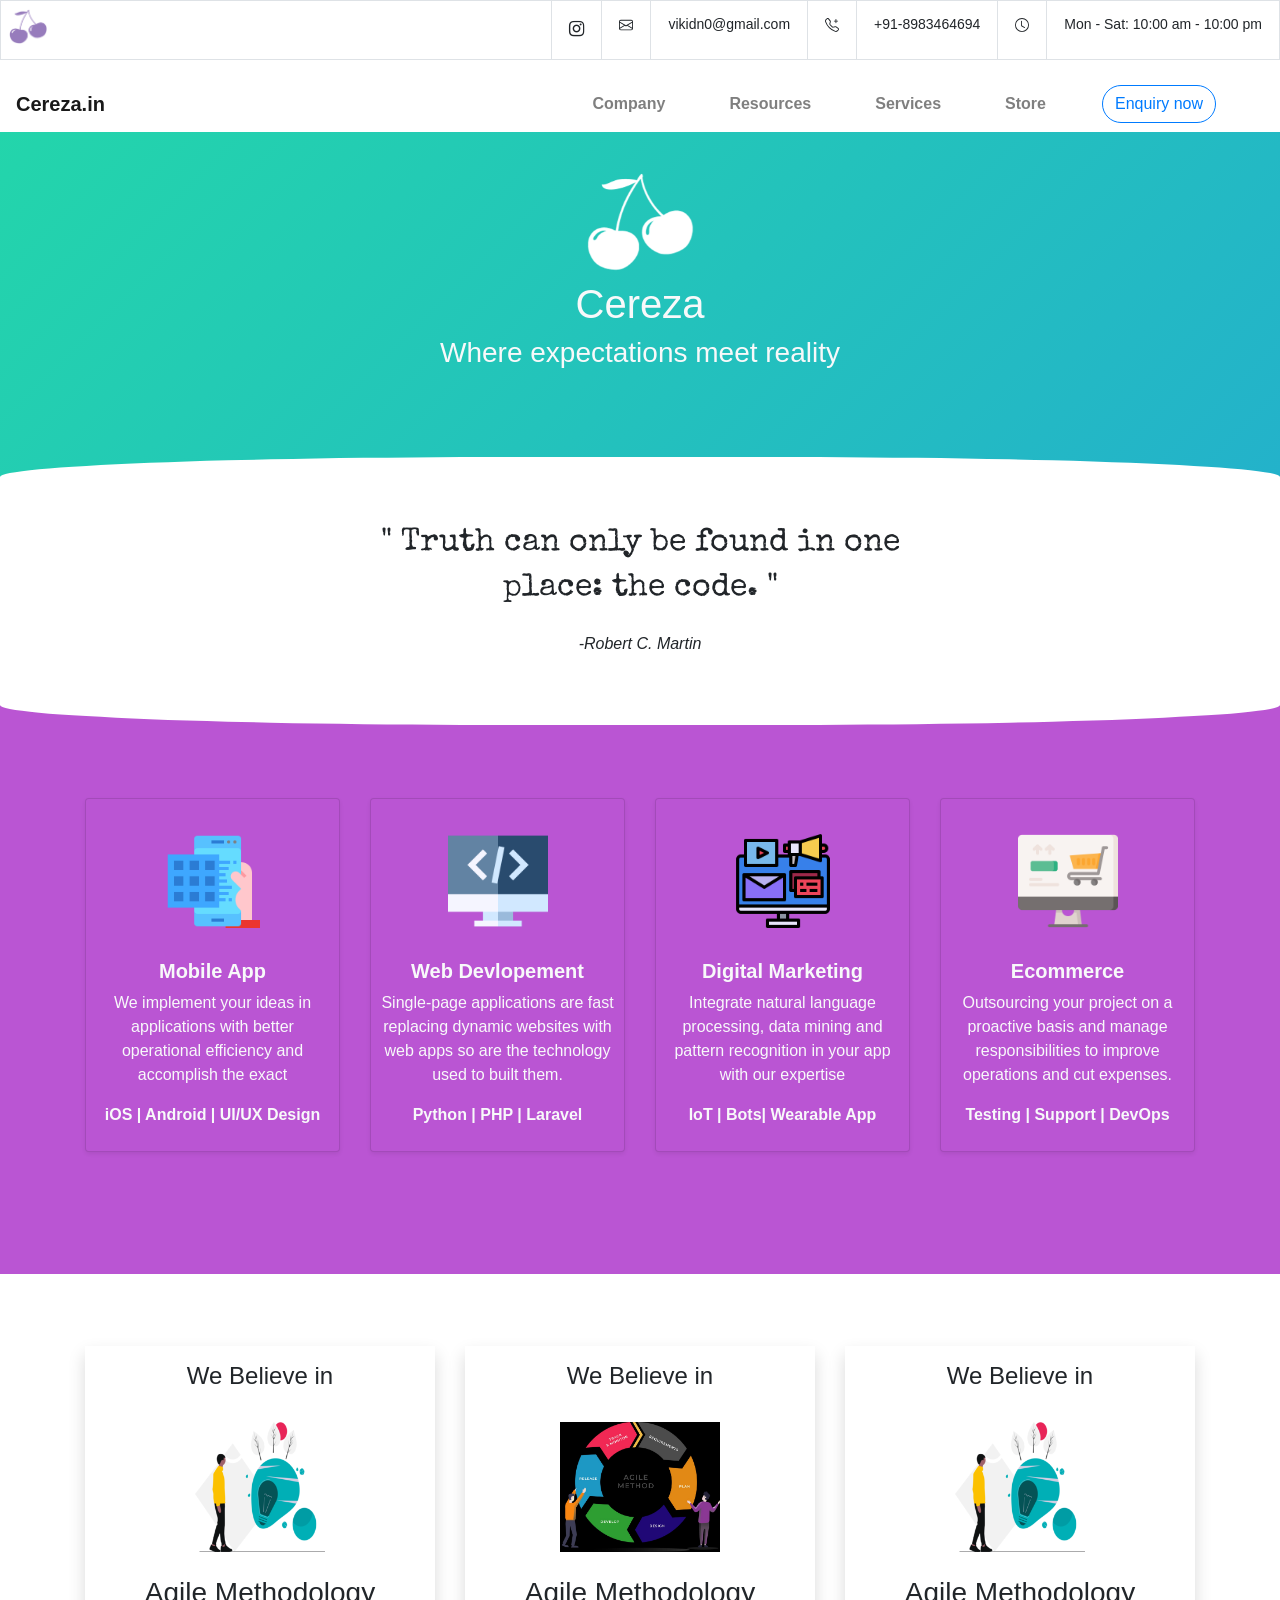
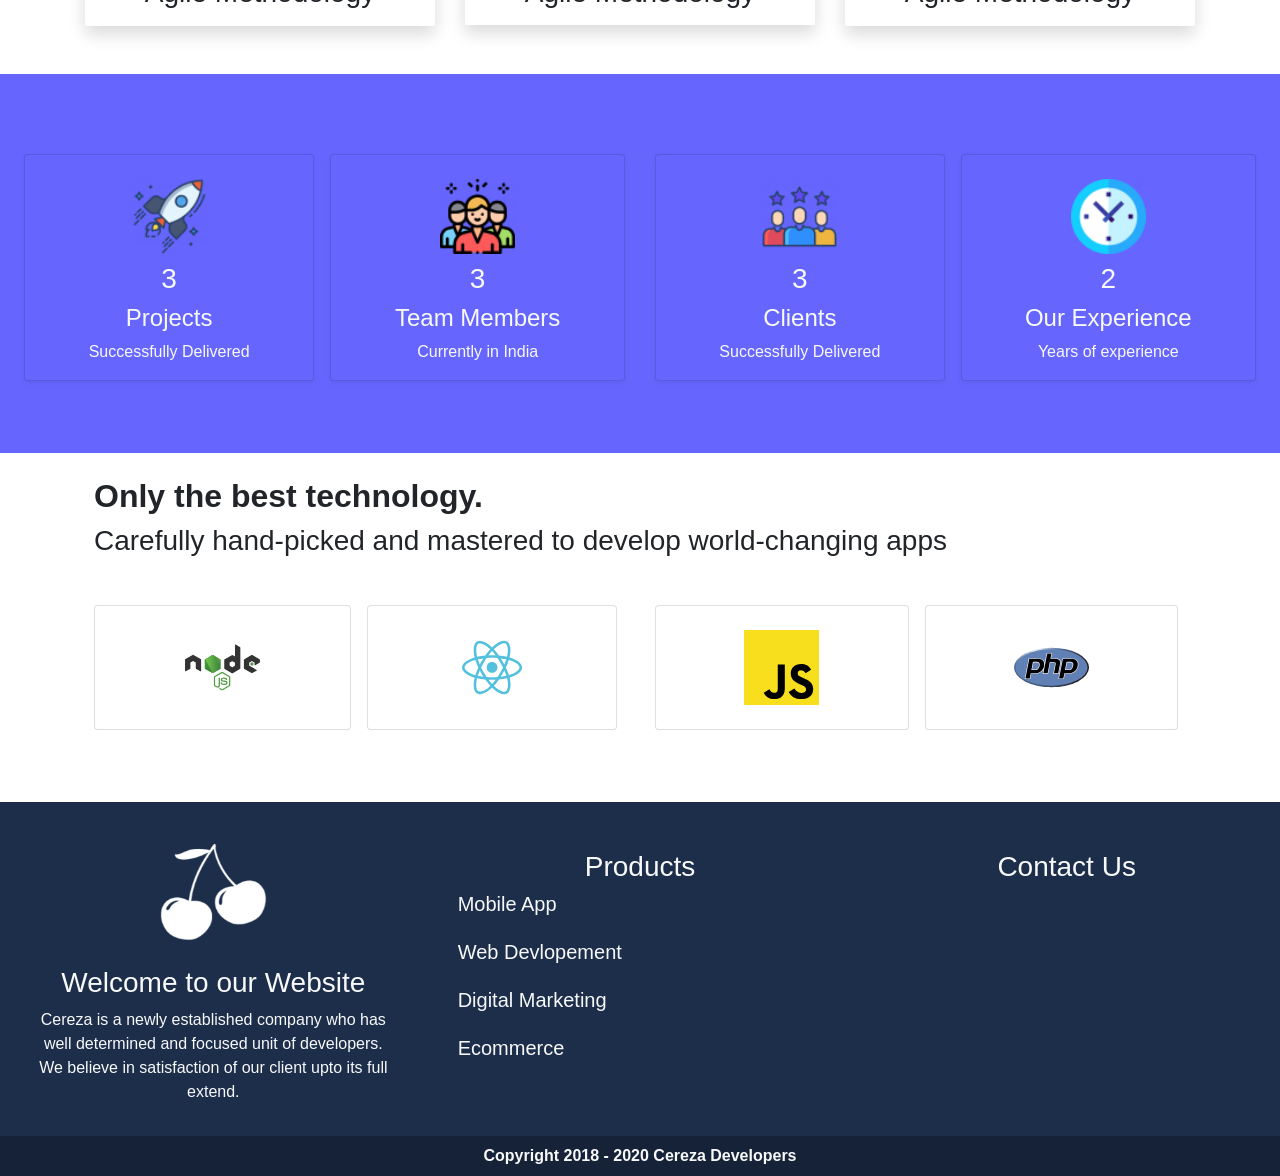
==== index.html @ 4a4e8539 "Add files via upload" ====
<!DOCTYPE html>
<html lang="en">
<head>
  <title>Cereza </title>
  <meta charset="utf-8">
  <meta name="viewport" content="width=device-width, initial-scale=1">
  <link rel="stylesheet" href="https://maxcdn.bootstrapcdn.com/bootstrap/4.5.2/css/bootstrap.min.css">
  <script src="https://ajax.googleapis.com/ajax/libs/jquery/3.5.1/jquery.min.js"></script>
  <script src="https://cdnjs.cloudflare.com/ajax/libs/popper.js/1.16.0/umd/popper.min.js"></script>
  <script src="https://maxcdn.bootstrapcdn.com/bootstrap/4.5.2/js/bootstrap.min.js"></script>
  <link rel="stylesheet" href="https://cdnjs.cloudflare.com/ajax/libs/font-awesome/4.7.0/css/font-awesome.min.css">
  <link rel="stylesheet" href="style.css">
  <!-- <link rel="icon" href="fav.png" type="image/gif" sizes="16x16"> -->

<body>

  <!-- header starts here -->
  <div class="d-flex mb-3 border border-bottom-dark">
    <div class="p-2 border-right-dark mr-auto"> <img src="ptwo.png" alt="" width="38" height="35"></div>

    <div class="p-2  border-left ml-5">
      <a class="btn btn-sn p-2" href="https://www.instagram.com/vickydn_007/" target="_blank">
        <i class="fa fa-instagram" style="font-size:18px"></i>
      </a>
    </div>  
    <div class="p-2 border-right border-left">
      
      <a class="btn btn-sm" href="mailto:vikidn0@gmail.com">
        <svg width="1em" height="1em" viewBox="0 0 16 16" class="bi bi-envelope" fill="currentColor" xmlns="http://www.w3.org/2000/svg">
        <path fill-rule="evenodd" d="M0 4a2 2 0 0 1 2-2h12a2 2 0 0 1 2 2v8a2 2 0 0 1-2 2H2a2 2 0 0 1-2-2V4zm2-1a1 1 0 0 0-1 1v.217l7 4.2 7-4.2V4a1 1 0 0 0-1-1H2zm13 2.383l-4.758 2.855L15 11.114v-5.73zm-.034 6.878L9.271 8.82 8 9.583 6.728 8.82l-5.694 3.44A1 1 0 0 0 2 13h12a1 1 0 0 0 .966-.739zM1 11.114l4.758-2.876L1 5.383v5.73z"/></svg> 
      </a>
    </div>  
    <div class="p-2 border-right d-none d-lg-block">
      <a class="btn btn-sm d-none d-lg-block" href="mailto:vikidn0@gmail.com">  vikidn0@gmail.com </a>
    </div>  
    
    <div class="p-2 border-right">
      <a class="btn btn-sm" href="tel:+91-8983464694">
        <svg width="1em" height="1em" viewBox="0 0 16  16" class="bi bi-telephone-plus" fill="currentColor" xmlns="http://www.w3.org/2000/svg">
          <path fill-rule="evenodd" d="M3.654 1.328a.678.678 0 0 0-1.015-.063L1.605 2.3c-.483.484-.661 1.169-.45 1.77a17.568 17.568 0 0 0 4.168 6.608 17.569 17.569 0 0 0 6.608 4.168c.601.211 1.286.033 1.77-.45l1.034-1.034a.678.678 0 0 0-.063-1.015l-2.307-1.794a.678.678 0 0 0-.58-.122l-2.19.547a1.745 1.745 0 0 1-1.657-.459L5.482 8.062a1.745 1.745 0 0 1-.46-1.657l.548-2.19a.678.678 0 0 0-.122-.58L3.654 1.328zM1.884.511a1.745 1.745 0 0 1 2.612.163L6.29 2.98c.329.423.445.974.315 1.494l-.547 2.19a.678.678 0 0 0 .178.643l2.457 2.457a.678.678 0 0 0 .644.178l2.189-.547a1.745 1.745 0 0 1 1.494.315l2.306 1.794c.829.645.905 1.87.163 2.611l-1.034 1.034c-.74.74-1.846 1.065-2.877.702a18.634 18.634 0 0 1-7.01-4.42 18.634 18.634 0 0 1-4.42-7.009c-.362-1.03-.037-2.137.703-2.877L1.885.511zM12.5 1a.5.5 0 0 1 .5.5V3h1.5a.5.5 0 0 1 0 1H13v1.5a.5.5 0 0 1-1 0V4h-1.5a.5.5 0 0 1 0-1H12V1.5a.5.5 0 0 1 .5-.5z"/></svg>
      </a>  
    </div>
        <div class="p-2 border-right d-none d-lg-block">
          <a class="btn btn-sm" href="tel:+91-8983464694">+91-8983464694</a>
        </div>

    <div class="p-2 border-right d-none d-lg-block">
      <a class="btn btn-sm" href="#">
          <svg width="1em" height="1em" viewBox="0 0 16 16" class="bi bi-clock" fill="currentColor" xmlns="http://www.w3.org/2000/svg">
            <path fill-rule="evenodd" d="M8 15A7 7 0 1 0 8 1a7 7 0 0 0 0 14zm8-7A8 8 0 1 1 0 8a8 8 0 0 1 16 0z"/>
            <path fill-rule="evenodd" d="M7.5 3a.5.5 0 0 1 .5.5v5.21l3.248 1.856a.5.5 0 0 1-.496.868l-3.5-2A.5.5 0 0 1 7 9V3.5a.5.5 0 0 1 .5-.5z"/></svg>
      </a>
    </div>
    <div class="p-2 d-none d-lg-block">
      <a class="btn btn-sm" href="#">Mon - Sat: 10:00 am - 10:00 pm</a>  
    </div>
  </div>
<!-- hea  der ends here -->

<!-- navbar starts here -->
  <nav class="navbar navbar-expand-sm navbar-light bg-white sticky-top">
     <a class="navbar-brand" href="#"> <b>Cereza.in</b></a>
        <button class="navbar-toggler" type="button" data-toggle="collapse" data-target="#navbarTogglerDemo02" aria-controls="navbarTogglerDemo02" aria-expanded="false" aria-label="Toggle navigation">
          <span class="navbar-toggler-icon"></span>
        </button>
    <div class="collapse navbar-collapse " id="navbarTogglerDemo02">
      <div class=" mr-auto "> </div>
      <ul class="navbar-nav mt-2 mr-5 mt-lg-0">
          <li class="nav-item pr-5">
            <a class="nav-link" href="#"><b>Company</b> <span class="sr-only">(current)</span></a>
          </li>
          <li class="nav-item pr-5">
            <a class="nav-link" href="#"><b>Resources</b></a>
          </li>
          <li class="nav-item pr-5">
            <a class="nav-link" href="#"><b>Services</b></a>
          </li>
          <li class="nav-item">
              <a class="nav-link" href="#"><b>Store</b></a>
            </li>
        </ul>
        <button type="button" class="btn btn-outline-primary rounded-pill mr-5">Enquiry now</button>
    </div>
  </nav>

  <!-- navbar ends here -->

 <!-- slider area starts  -->
<div class="back p-3" style="height: 350px;" >
  <div class="container p-4">
    <center><img src="wall.png" alt="" width="110" height="100"></center>
    <h1 class="text-light pt-2"> <center>Cereza</center> </h1>
    <h3 class="text-light"> <center>Where expectations meet reality</center></h3>
  </div>
</div>
<!-- slider ends here -->
<!-- continer for content stars here -->
<div class="container-fluid areas p-2"><br><center>
  <blockquote><b>"</b> Truth can only be found in one place: the code. <b>"</b></blockquote>
<cite>-Robert C. Martin</cite></center>
<br>



</div>
<!-- container for content ends here  -->


  <!-- Services card starts here -->
  <div class="areas" style="background-color:#BA55D3;">
        <div class="container text-light">
            <div class="row">
                <div class="col-sm-3 mt-5" style="background-color:#BA55D3;"> 
                  <div class="card shadow-sm p-2"  style="background-color:#BA55D3;">
                    <center>
                        <br>
                        <img src="mobile_app.png" width="100" height="100"><br><br>
                        <h5 class="mt-1"><b> Mobile App</b></h5>
                        <p>We implement your ideas in  applications with better operational efficiency and
                           accomplish the exact </p>
                           <p><b>iOS | Android | UI/UX Design</b></p> 
                    </center> 
                  </div> 
                </div>
                <div class="col-sm-3 mt-5" style="background-color:#BA55D3;">
                  <div class="card shadow-sm p-2"  style="background-color:#BA55D3;">
                    <center><br><img src="webdev.png" width="100" height="100"><br><br>
                        <h5 class="mt-1"><b>Web Devlopement</b></h5>
                         <p>Single-page applications are fast replacing dynamic websites with web apps
                              so are the technology used to built them.</p>
                              <p><b>Python | PHP | Laravel</b></p>   
                    </center> 
                  </div>   
                </div>
                <div class="col-sm-3  mt-5" style="background-color:#BA55D3;">
                  <div class="card shadow-sm p-2"  style="background-color:#BA55D3;">
                    <center><br><img src="digital-marketing.png" width="100" height="100"><br><br>
                        <h5 class="mt-1"><b>Digital Marketing</b></h5>
                        <p>Integrate natural language processing, data mining and pattern recognition in
                             your app with our expertise</p>
                             <p><b>IoT | Bots| Wearable App</b></p>
                    </center>  
                  </div>  
                </div>
                <div class="col-sm-3 mt-5" style="background-color:#BA55D3;">
                  <div class="card shadow-sm p-2"  style="background-color:#BA55D3;">
                    <center><br><img src="ecommerce.png" width="100" height="100"><br><br>
                        <h5 class="mt-1"><b>Ecommerce   </b></h5>
                        <p>Outsourcing your project on a proactive basis and manage responsibilities
                             to improve operations and cut expenses.</p>
                        <p><b> Testing | Support | DevOps</b></p>
                    </center> 
                  </div>   
                </div>
            </div>
            <br><br><br>
        </div>
  </div>
  <!-- Services end here -->

  <!-- technical information starts here -->
    <div class="container mt-5">
      <div class="row">
        <div class="col-sm-4 mt-4">
          <div class="cards  shadow p-2"><center>
            <h4 class="mt-2"> We Believe in </h4><br>
            <img src="agile.png" alt="" width="130" height="130">
            <h3 class="mt-4"> Agile Methodology</h3>
             </div>
            </center> 
        </div>
        <div class="col-sm-4 mt-4">
          <div class="cards  shadow p-2"><center>
            <h4 class="mt-2"> We Believe in </h4><br>
            <img src="agile_two.jpeg" alt="" width="160" height="100%">
            <h3 class="mt-4"> Agile Methodology</h3>
             </div>
            </center> 
        </div>
        <div class="col-sm-4 mt-4">
          <div class="cards shadow p-2"><center>
            <h4 class="mt-2"> We Believe in </h4><br>
            <img src="agile.png" alt="" width="130" height="130">
            <h3 class="mt-4"> Agile Methodology</h3>
             </div>
            </center> 
        </div>
        
        </div>
    </div>   

   <!-- information contents ends here -->
  
    <!-- work section starts here  -->
  <div class="container-fluid mt-5 p-4" style="background-color: #6666FF;">     
    <div class="row text-light pt-5 pb-5">
      <div class="col-sm-6 mt-2">
        <div class="d-flex">
          <!-- <div class="flex-fill mcard mcard-3 mr-2" style="background-color: #6666FF;"> -->
            <div class="flex-fill card shadow-sm mr-2" style="background-color: #6666FF;">
            <center><br>
            <img src="projects.png" alt="" width="75" height="75"><br>
            <h3 class="mt-2">3</h3>
            <h4>Projects</h4>
            <p class="text-light-dark">Successfully Delivered</p>
            </center>
          </div>
          <div class="flex-fill card shadow-sm ml-2" style="background-color: #6666FF;">
          <!-- <div class="flex-fill mcard mcard-3 mr-2" style="background-color: #6666FF;"> -->

            <center><br>
            <img src="team.png" alt="" width="75" height="75"><br>
            <h3 class="mt-2">3</h3>
            <h4>Team Members</h4>
            <p class="text-light-dark">Currently in India</p>
            </center>
          </div>
        </div>      
      </div>
      <div class="col-sm-6 mt-2">
        <div class="d-flex">
          <!-- <div class="flex-fill mcard mcard-3 mr-2" style="background-color: #6666FF;"> -->
            <div class="flex-fill card shadow-sm mr-2" style="background-color: #6666FF;">
            <center><br>
            <img src="clients.png" alt="" width="75" height="75"><br>
            <h3 class="mt-2">3</h3>
            <h4>Clients</h4>
            <p class="text-light-dark">Successfully Delivered </p>
            </center>
          </div>
          <!-- <div class="flex-fill mcard mcard-3 mr-2" style="background-color: #6666FF;">   -->
            <div class="flex-fill card shadow-sm ml-2" style="background-color: #6666FF;">
            <center><br>
            <img src="experience.png" alt="" width="75" height="75"><br>
            <h3 class="mt-2">2</h3>
            <h4>Our Experience</h4>
            <p class="text-light-dark">Years of experience</p>
            </center>
          </div>
        </div>      
      </div>
    </div>
  </div>
  <!-- work section ends here -->
  <div class="container p-4">
    <h4 class="d-lg-none"><b> Only the best technology. </b></h4>   
    <h6 class="d-lg-none">Carefully hand‑picked and mastered to develop world‑changing apps </h6>
    
    <h2 class="d-none d-lg-block"><b> Only the best technology.</b></h2>   
    <h3 class="d-none d-lg-block">Carefully hand‑picked and mastered to develop world‑changing apps </h3>

      <div class="row text-light pt-3 pb-5">
      <div class="col-sm-6 mt-4">
        <div class="d-flex">
          <div class="flex-fill card mr-2" >
            <center><br>
            <img src="nodejs.svg" alt="" width="75" height="75"><br><br></center>
          </div>
          <div class="flex-fill ml-2">
            <div class="flex-fill card mr-2" >
              <center><br>
              <img src="react.svg" alt="" width="68" height="75"><br><br></center>
            </div>
          </div>
        </div>      
      </div>
      <div class="col-sm-6 mt-4">
        <div class="d-flex">
          <div class="flex-fill card mr-2" >
            <center><br>
            <img src="javascript.svg" alt="" width="75" height="75"><br><br></center>
          </div>
          <div class="flex-fill ml-2">
            <div class="flex-fill card mr-2" >
              <center><br>
              <img src="php.svg" alt="" width="75" height="75"><br><br></center>
            </div>
          </div>
        </div>     
      </div>
    </div>
  </div>

   <!-- footer starts here  -->
   <div class="container-fluid text-light pt-2" style="background-color: #1c2e4a;"> 
      <div class="row text-light">
        <div class="col-sm-4">
          <div class="p-3 mt-3">
            <center><img src="wall.png" alt="" width="110" height="100">
            <h3 class="mt-4"> Welcome to our Website</h3>
              <p>
                Cereza is a newly established company who has well determined 
                 and focused unit of developers. We believe in satisfaction of our 
                 client upto its full extend.
              </p>
          </div> 
        </div>
     <div class="col-sm-4">
          <div class="p-3"><center><h3 class="mt-4">Products</h3></center>
            <h5><a href="#" class="text-light">Mobile App</a><br><br>
            <a href="#" class="text-light">Web Devlopement</a><br><br>
            <a href="#" class="text-light">Digital Marketing</a><br><br>
            <a href="#" class="text-light">Ecommerce</a></h5>
          </div>
        </div>
        <div class="col-sm-4 mt-3">
          <center>
            <h3 class="mt-4">Contact Us</h3></center>
            <h5 class="text-light"></h5>
        </div>
      </div>    
    </div>   

  <!-- footer end -->
  <div class="p-2 text-light" style="background-color:#152238;">
    <center><b>Copyright 2018 - 2020 Cereza Developers</b> </center>
  </div>
  

  <script>$(document).ready(function() {
    // executes when HTML-Document is loaded and DOM is ready
   console.log("document is ready");
     
  //  $( ".cards" ).hover(
  //    function() {
  //      $(this).addClass('shadow-lg').addClass('cards_b').css('cursor', 'pointer'); 
  //    }, function() {
  //      $(this).removeClass('shadow-lg').removeClass('cards_b');
  //    }
  //  );
     
     
      $( ".card" ).hover(
     function() {
       $(this).addClass('shadow-lg').css('cursor', 'pointer'); 
     }, function() {
       $(this).removeClass('shadow-lg');
     }
   );
     
   // document ready  
   });
   </script>  
</body>
</html>
---- style.css ----
@import url('https://fonts.googleapis.com/css?family=Special+Elite');


blockquote {
	font-family: 'Special Elite', cursive;
	font-weight: 100;
	font-size: 2rem;
	max-width: 600px;
	line-height: 1.4;
	position: relative;
	margin: 0;
	padding: .5rem;
}

blockquote:before,
blockquote:after {
	position: absolute;
	color: #f1efe6;
	font-size: 8rem;
	width: 4rem;
	height: 4rem;
}


cite {
	line-height: 3;
	text-align: left;
}

.back {
	background: linear-gradient(-45deg, #ee7752, #e73c7e, #23a6d5, #23d5ab);
	background-size: 400% 400%;
	animation: gradient 10s ease infinite;
}



@keyframes gradient {
	0% {
		background-position: 0% 50%;
	}
	50% {
		background-position: 100% 50%;
	}
	100% {
		background-position: 0% 50%;
	}
}

.areas {
    background:white;
    width:100%;
    height:auto;
    position:relative;
    text-align:center;
    padding:50px 0 50px 0;
    box-sizing:border-box;
}
.areas:before {
    content:'';
    position:absolute;
    background:white;
    width:100%;
    height:50px;
    top:0;
    left:0;
    border-radius:40%;
    transform:translatey(-50%);
}

.cards_b {
    border-bottom-style: solid;
    border-color: purple;
    border-bottom-width: 4px;
  }

a:link {
    text-decoration: none;
}
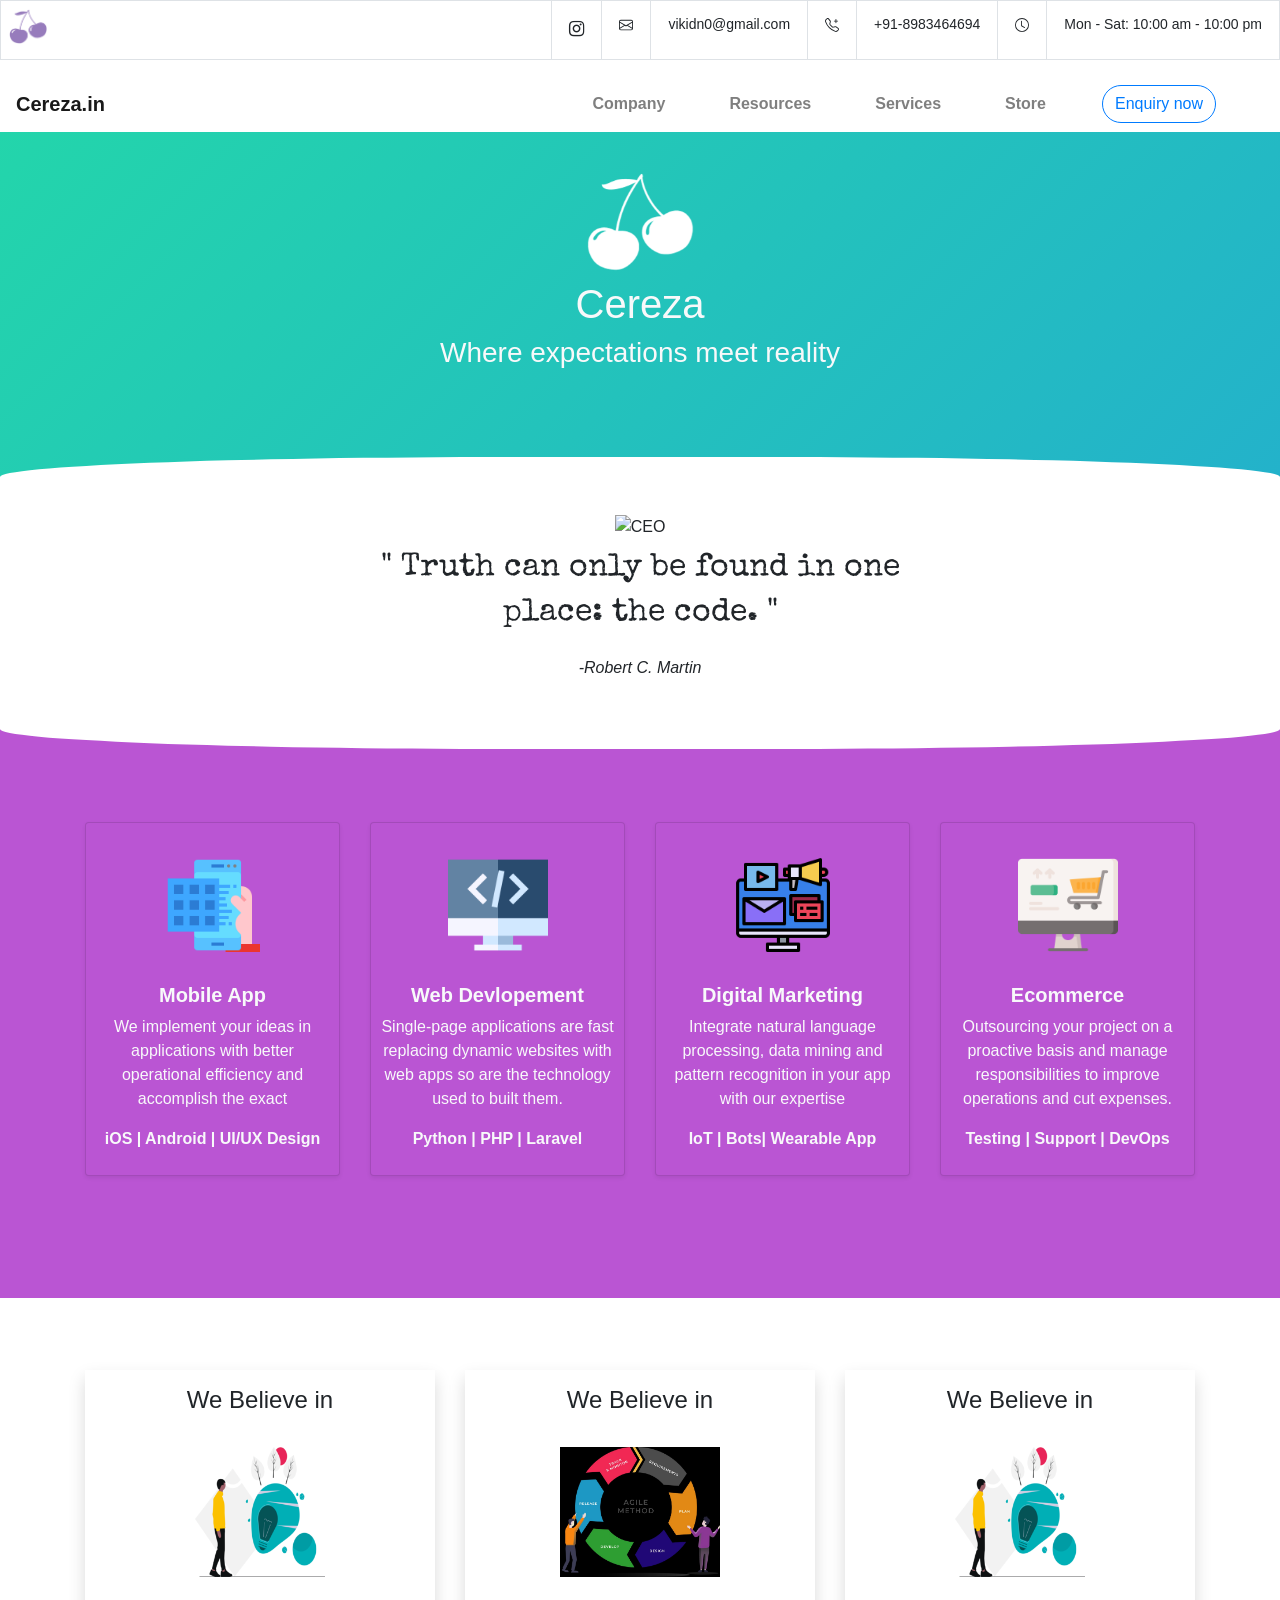
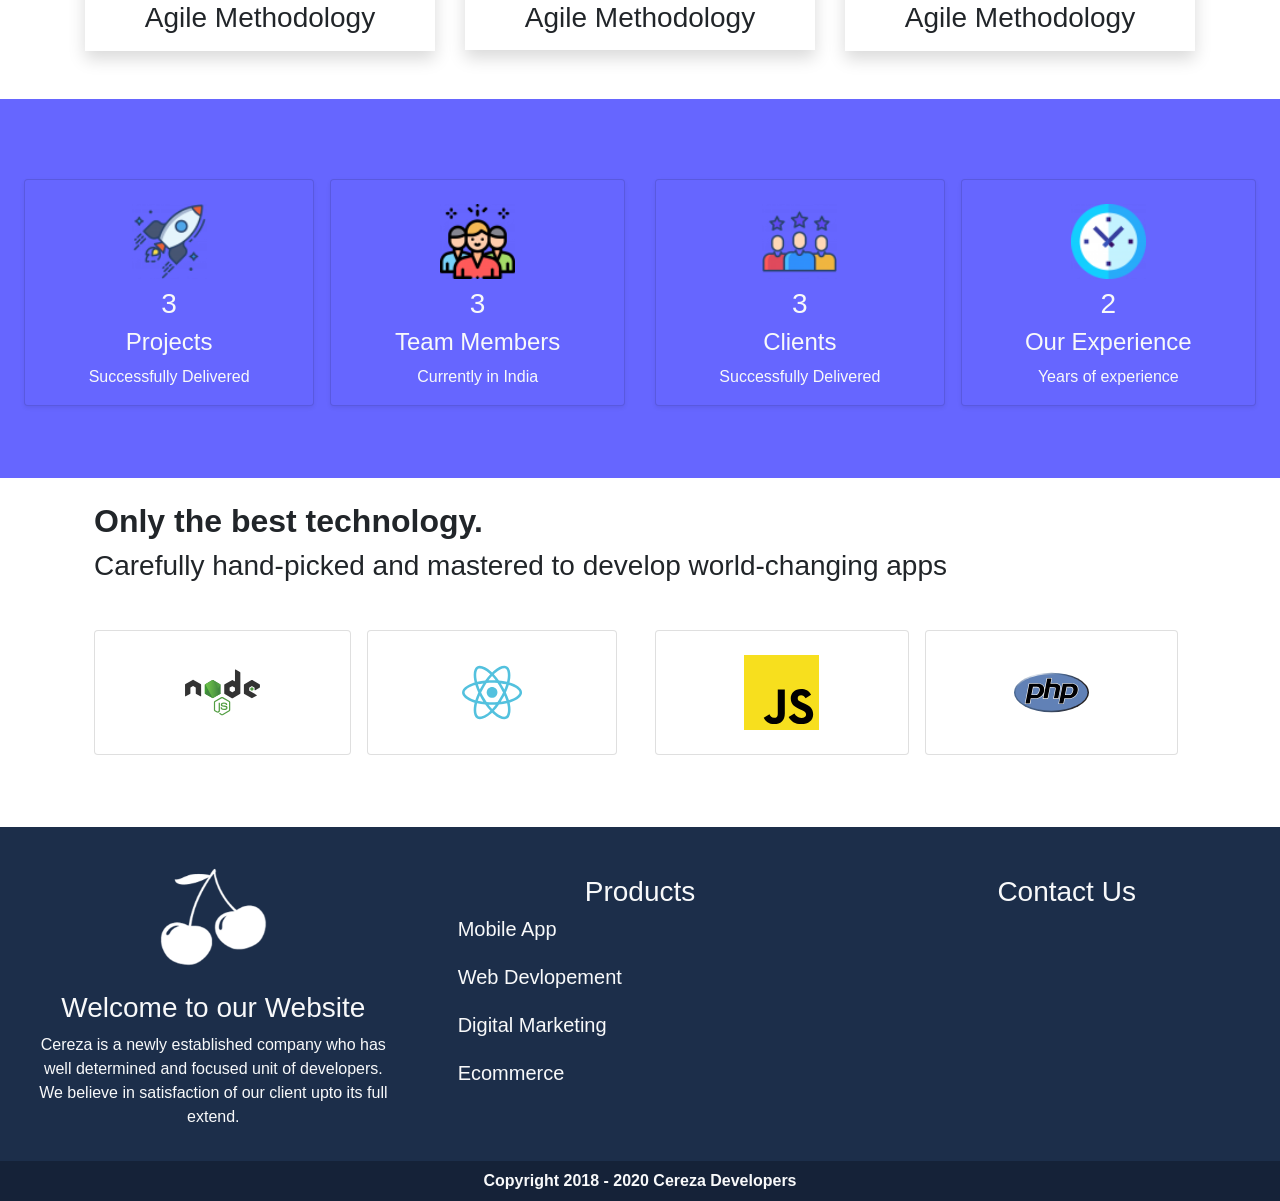
==== commit ece07129: "Update index.html" ====
--- a/index.html
+++ b/index.html
@@ -96,6 +96,8 @@
 <!-- slider ends here -->
 <!-- continer for content stars here -->
 <div class="container-fluid areas p-2"><br><center>
+  <img src="ceo.jpeg" alt="CEO" style="width:500px;height:600px;">
+  
   <blockquote><b>"</b> Truth can only be found in one place: the code. <b>"</b></blockquote>
 <cite>-Robert C. Martin</cite></center>
 <br>
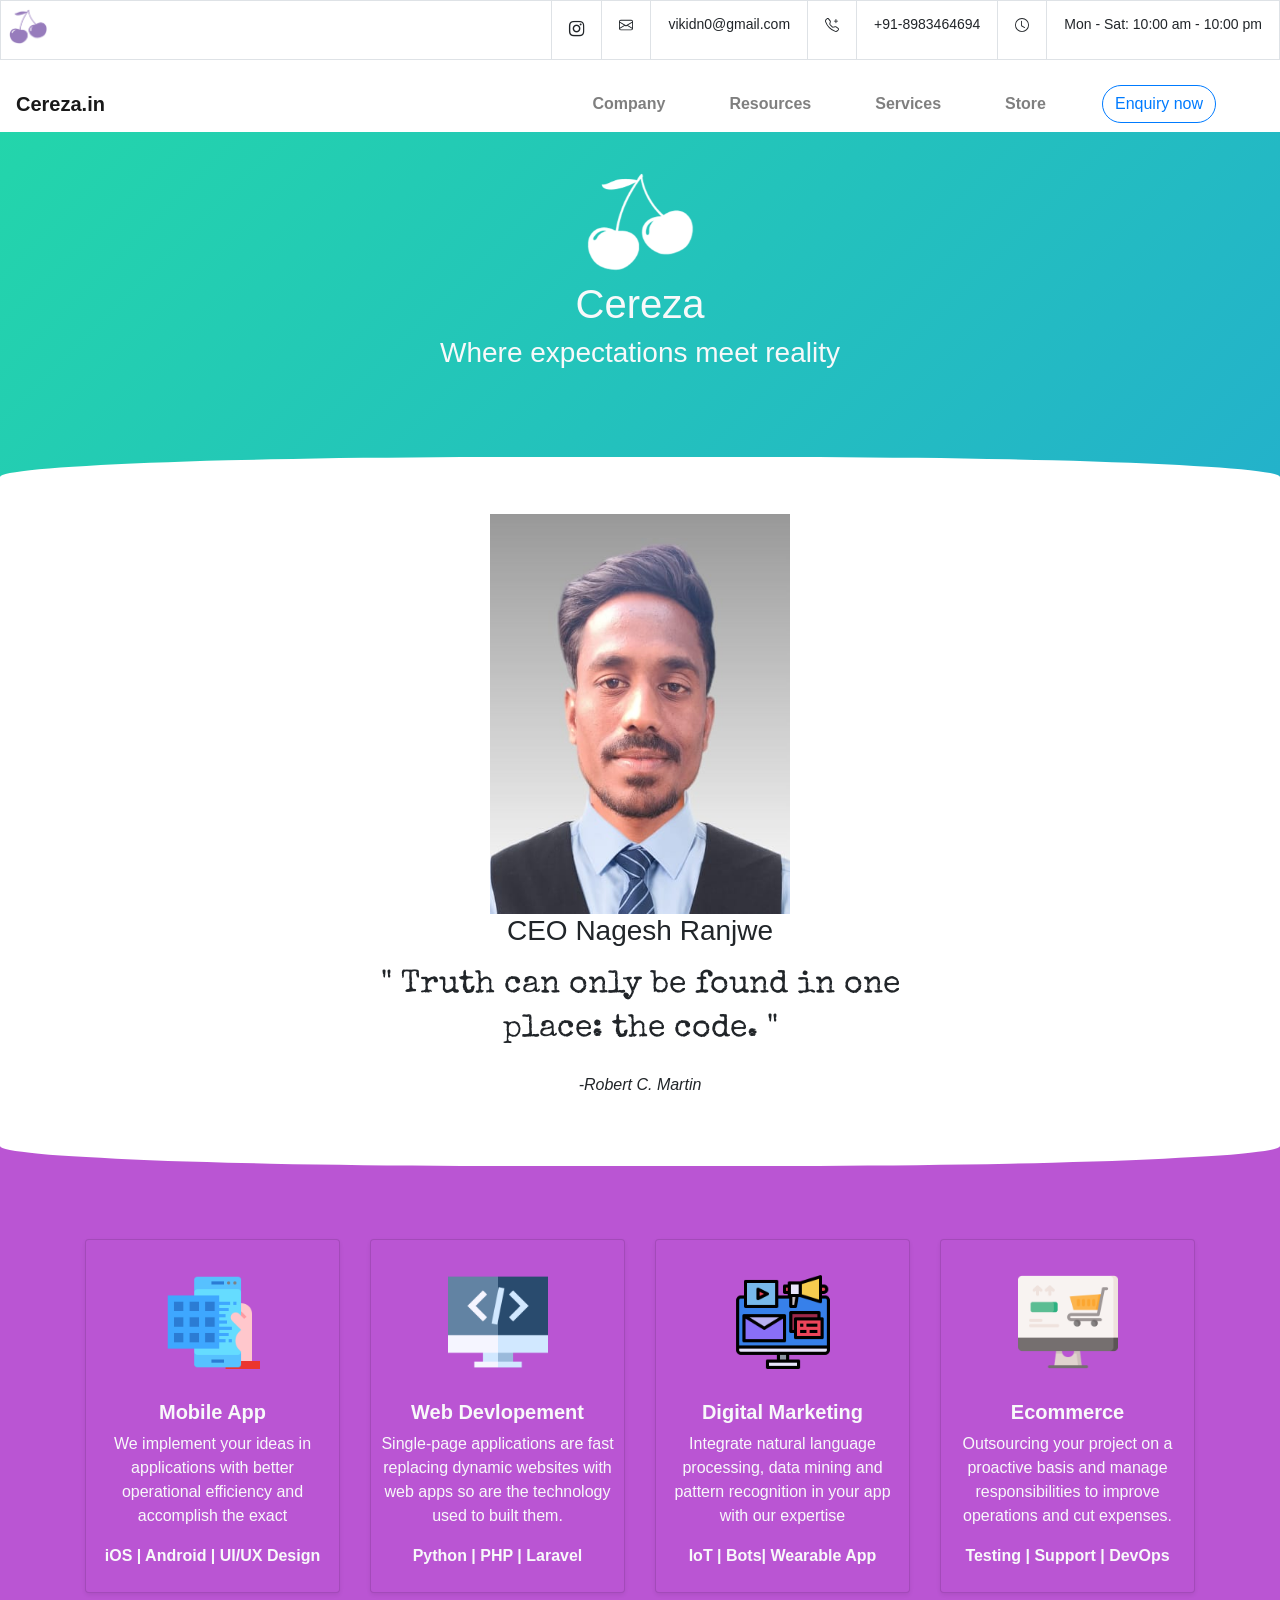
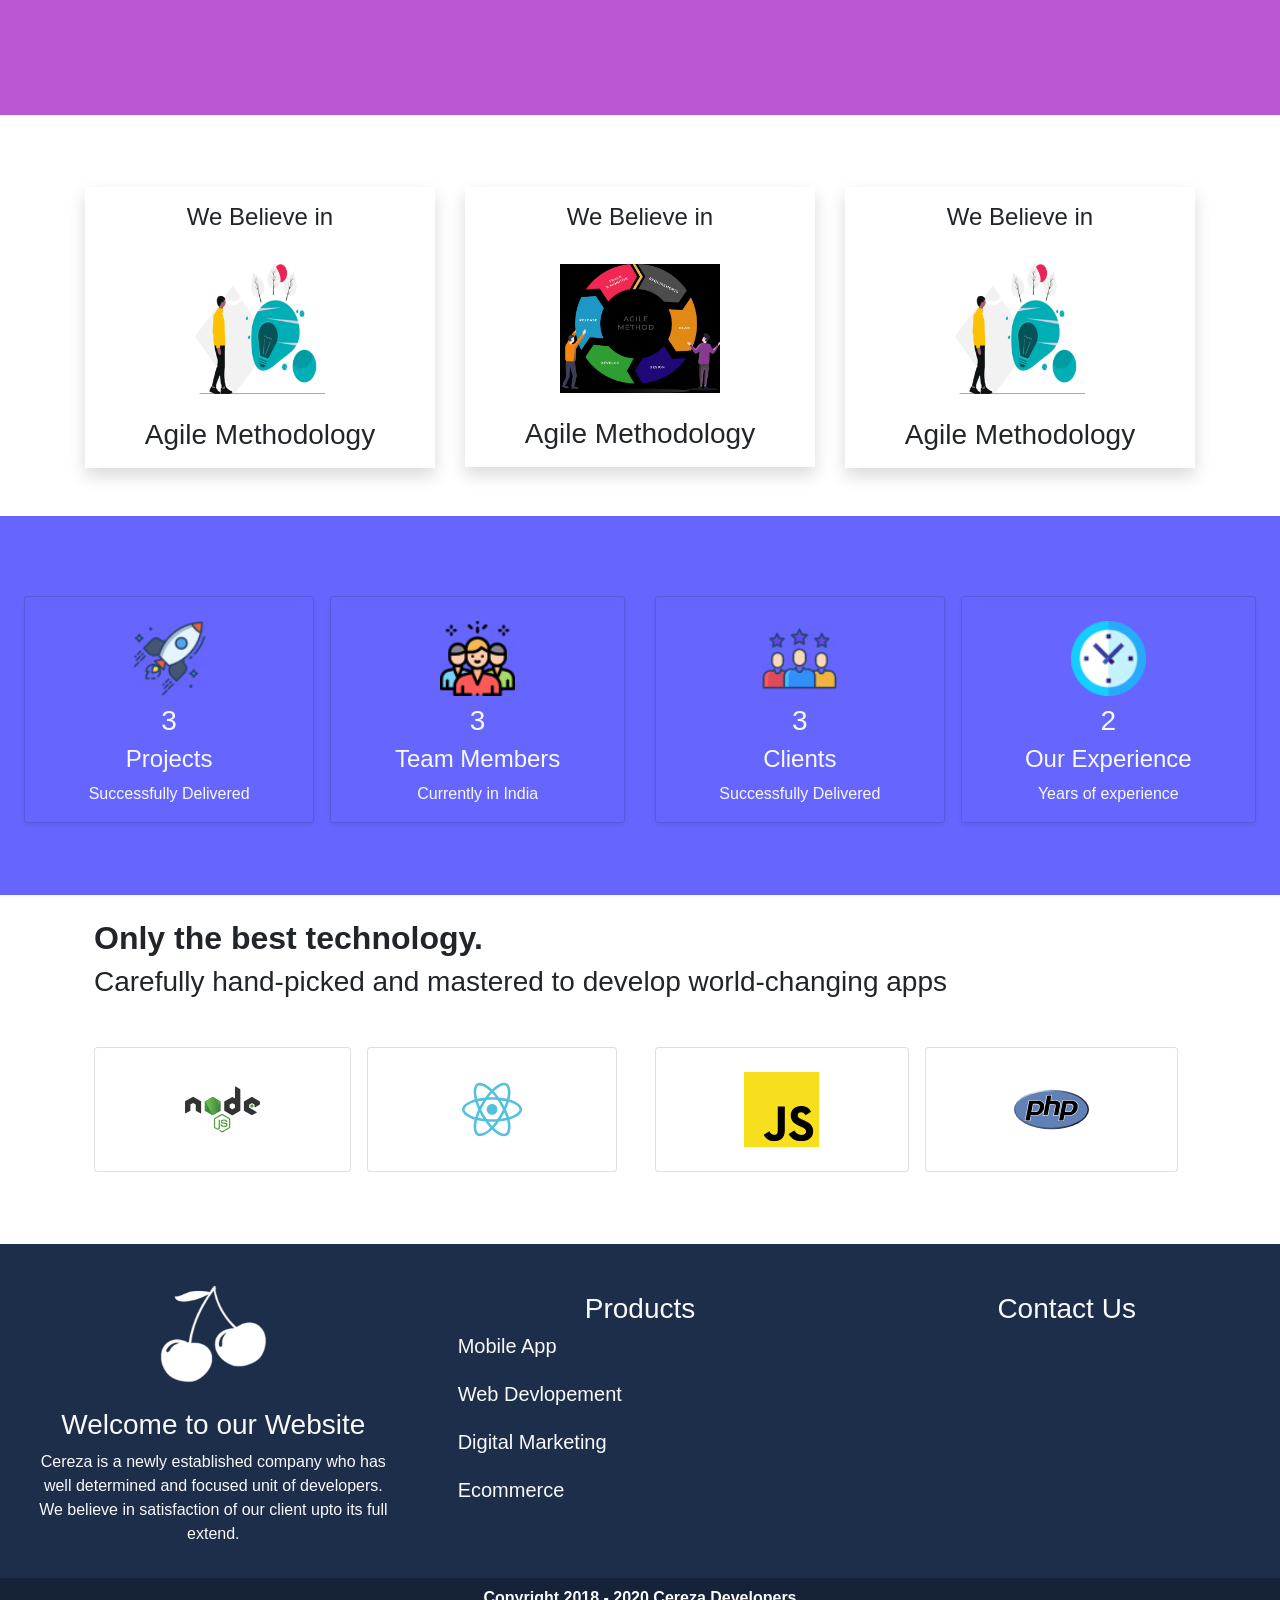
==== commit 6052546c: "Update index.html" ====
--- a/index.html
+++ b/index.html
@@ -96,7 +96,8 @@
 <!-- slider ends here -->
 <!-- continer for content stars here -->
 <div class="container-fluid areas p-2"><br><center>
-  <img src="ceo.jpeg" alt="CEO" style="width:500px;height:600px;">
+  <img src="ceo.jpeg" alt="CEO" style="width:300px;height:400px;">
+  <h3>CEO Nagesh Ranjwe </h3>
   
   <blockquote><b>"</b> Truth can only be found in one place: the code. <b>"</b></blockquote>
 <cite>-Robert C. Martin</cite></center>
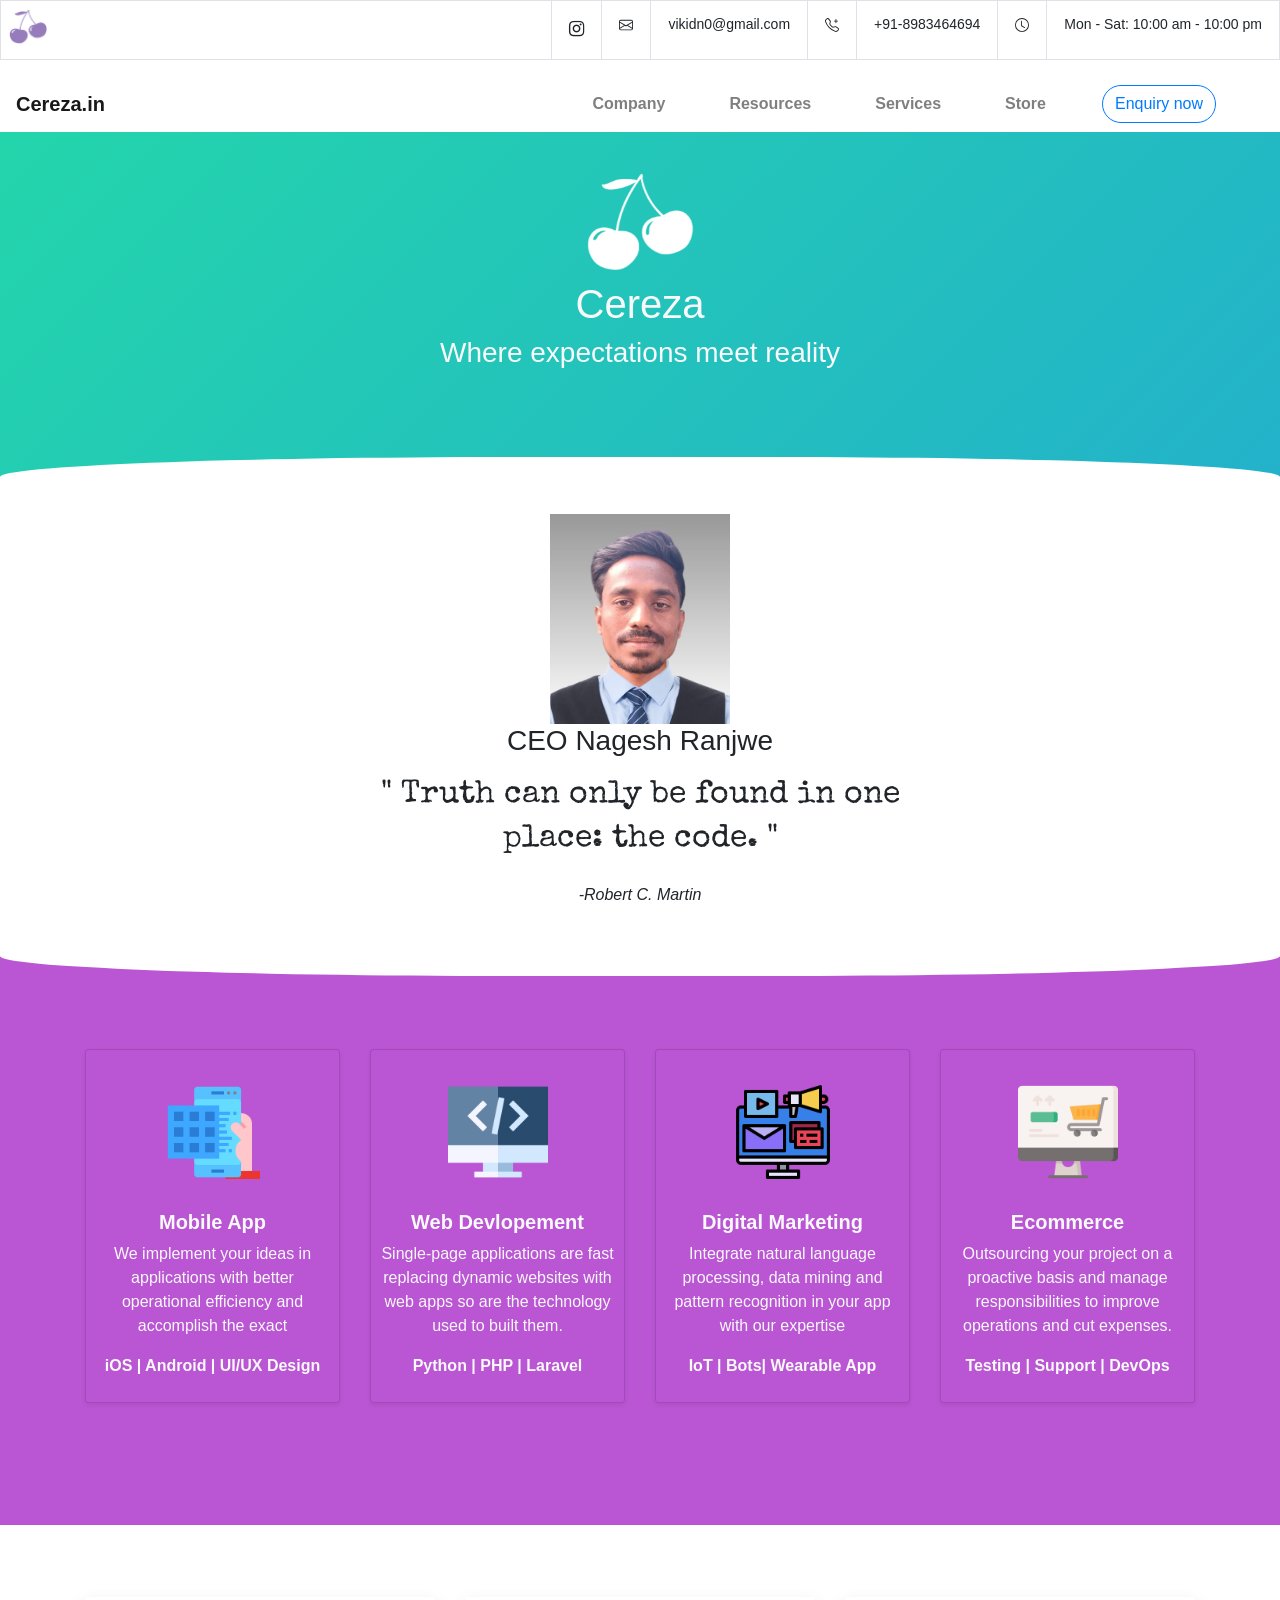
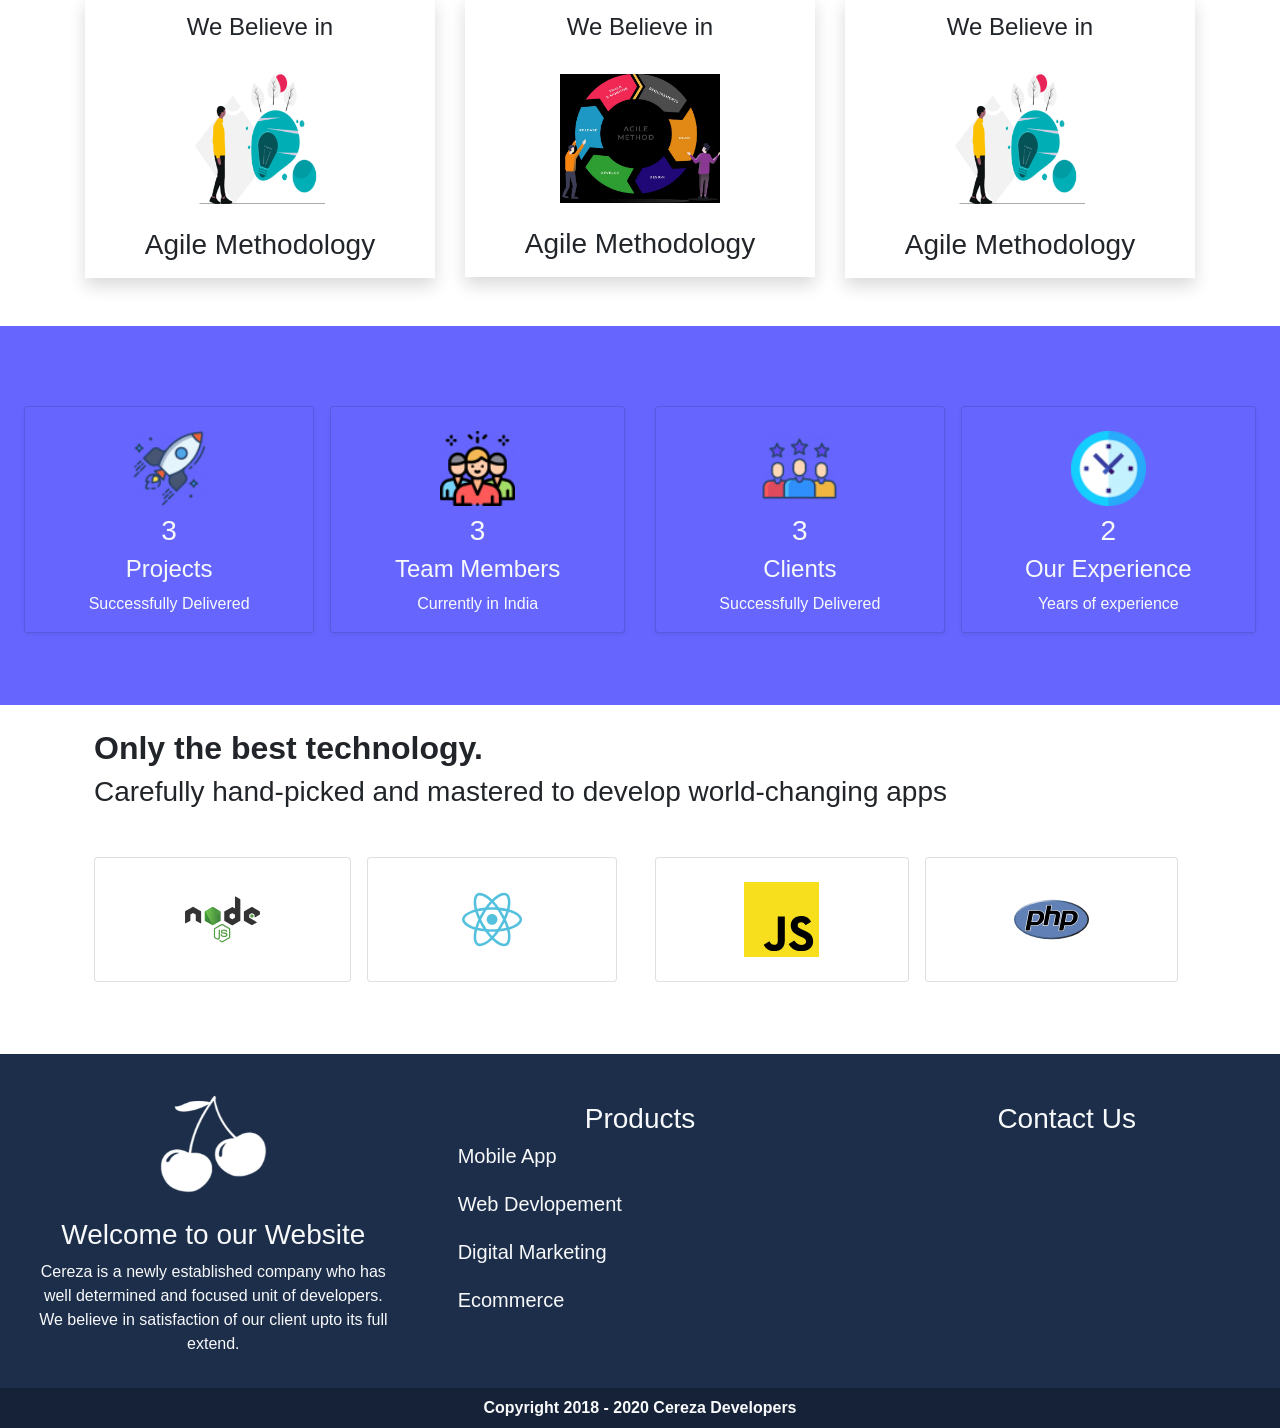
==== commit 2410c6c8: "Update index.html" ====
--- a/index.html
+++ b/index.html
@@ -96,7 +96,7 @@
 <!-- slider ends here -->
 <!-- continer for content stars here -->
 <div class="container-fluid areas p-2"><br><center>
-  <img src="ceo.jpeg" alt="CEO" style="width:300px;height:400px;">
+  <img src="ceo.jpeg" alt="CEO" style="width:180px;height:210px;">
   <h3>CEO Nagesh Ranjwe </h3>
   
   <blockquote><b>"</b> Truth can only be found in one place: the code. <b>"</b></blockquote>
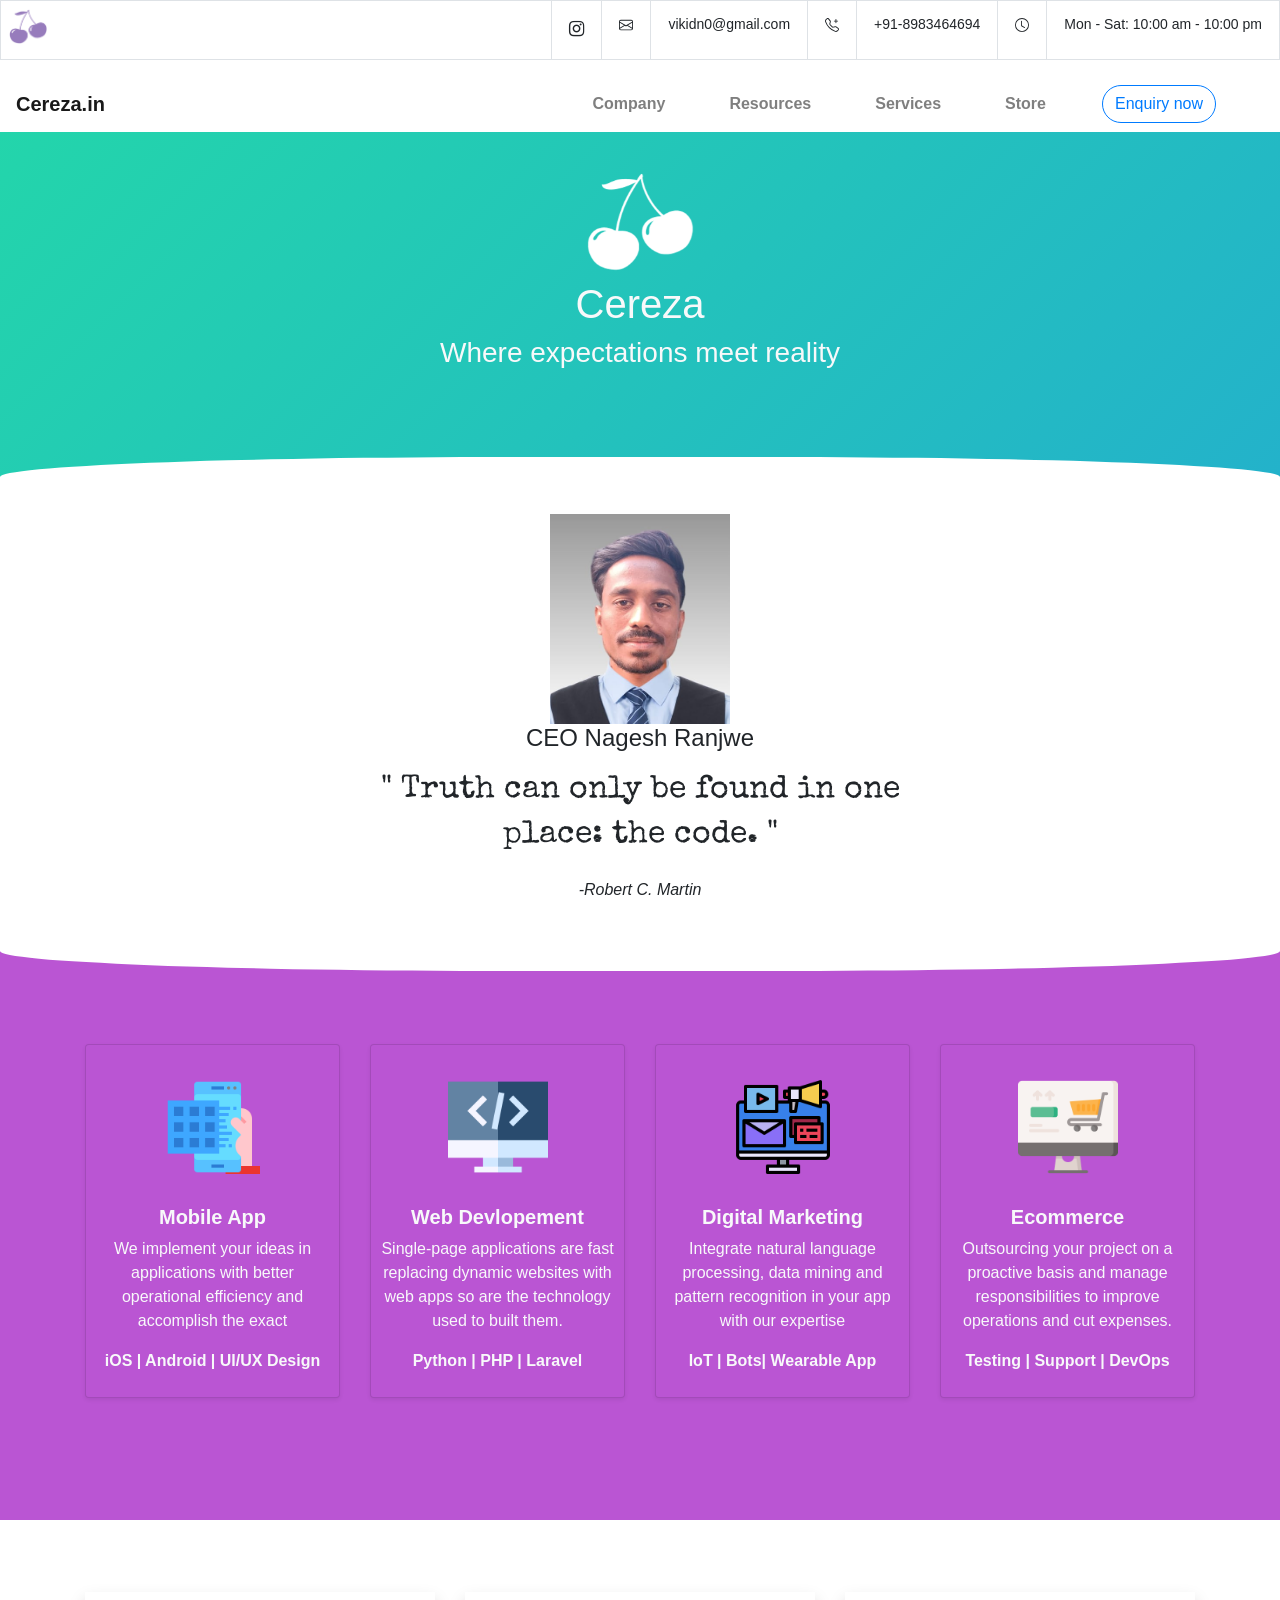
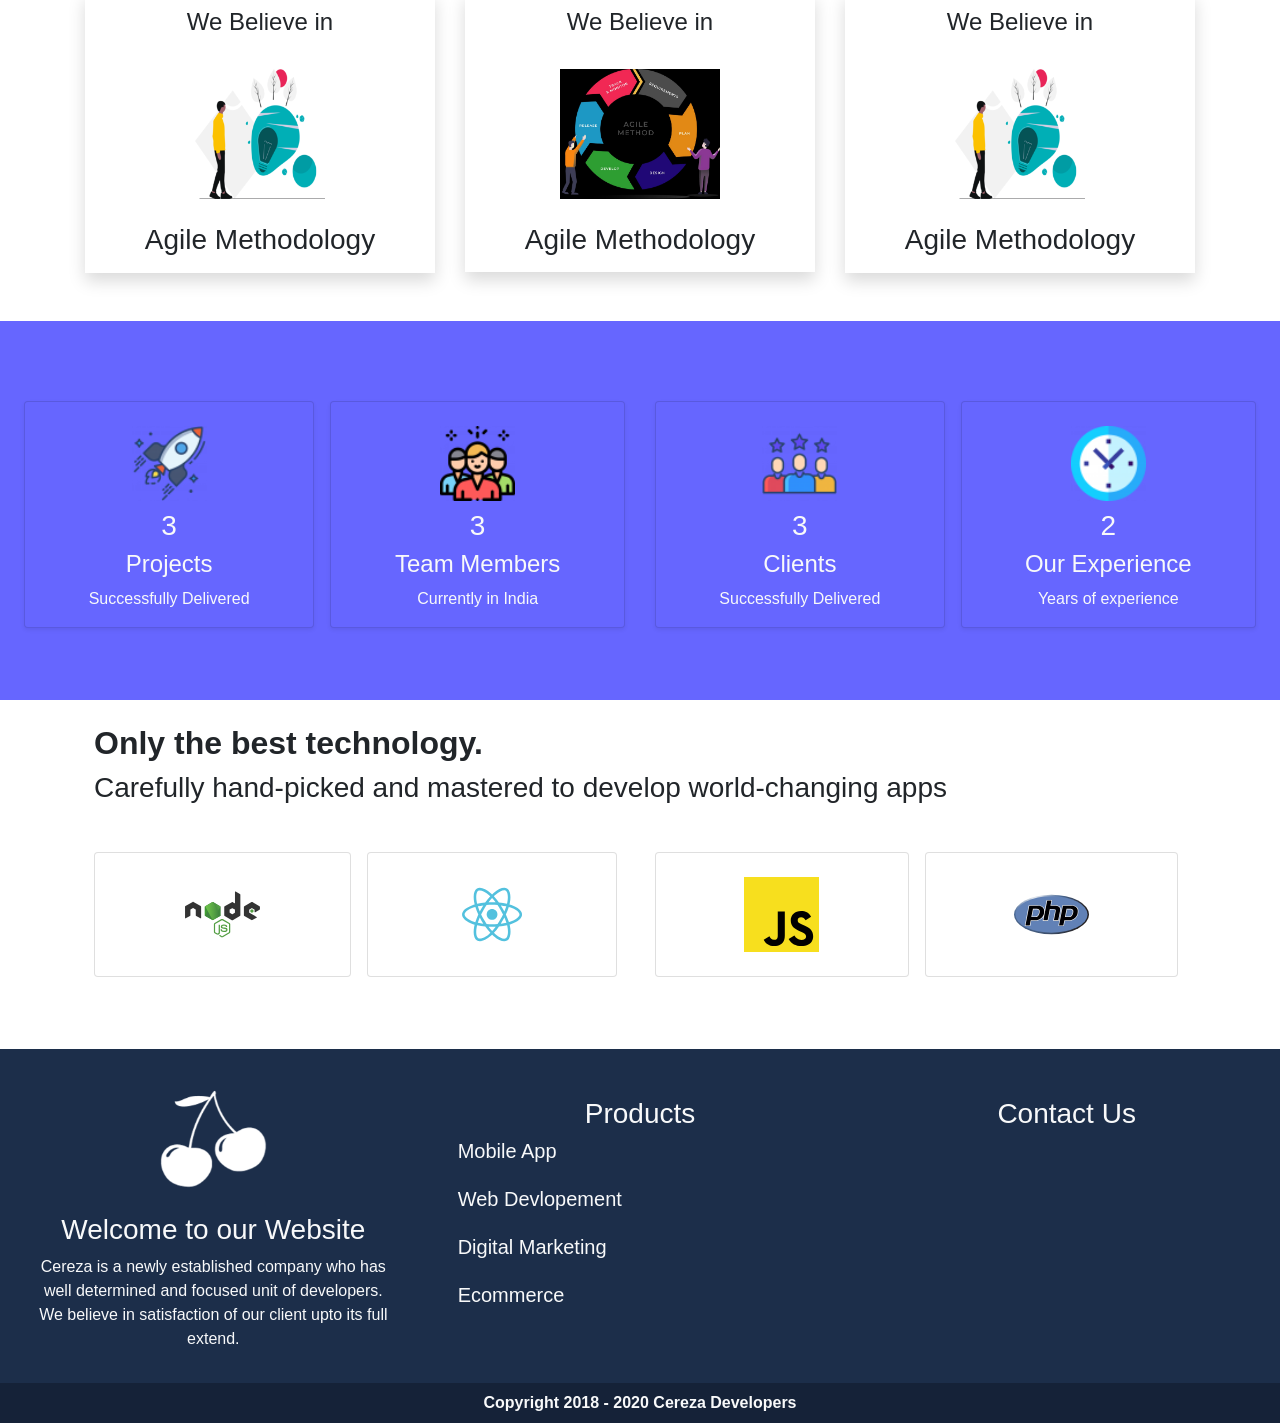
==== commit e723d2a7: "Update index.html" ====
--- a/index.html
+++ b/index.html
@@ -97,7 +97,8 @@
 <!-- continer for content stars here -->
 <div class="container-fluid areas p-2"><br><center>
   <img src="ceo.jpeg" alt="CEO" style="width:180px;height:210px;">
-  <h3>CEO Nagesh Ranjwe </h3>
+  <br>
+  <h4>CEO Nagesh Ranjwe </h4>
   
   <blockquote><b>"</b> Truth can only be found in one place: the code. <b>"</b></blockquote>
 <cite>-Robert C. Martin</cite></center>
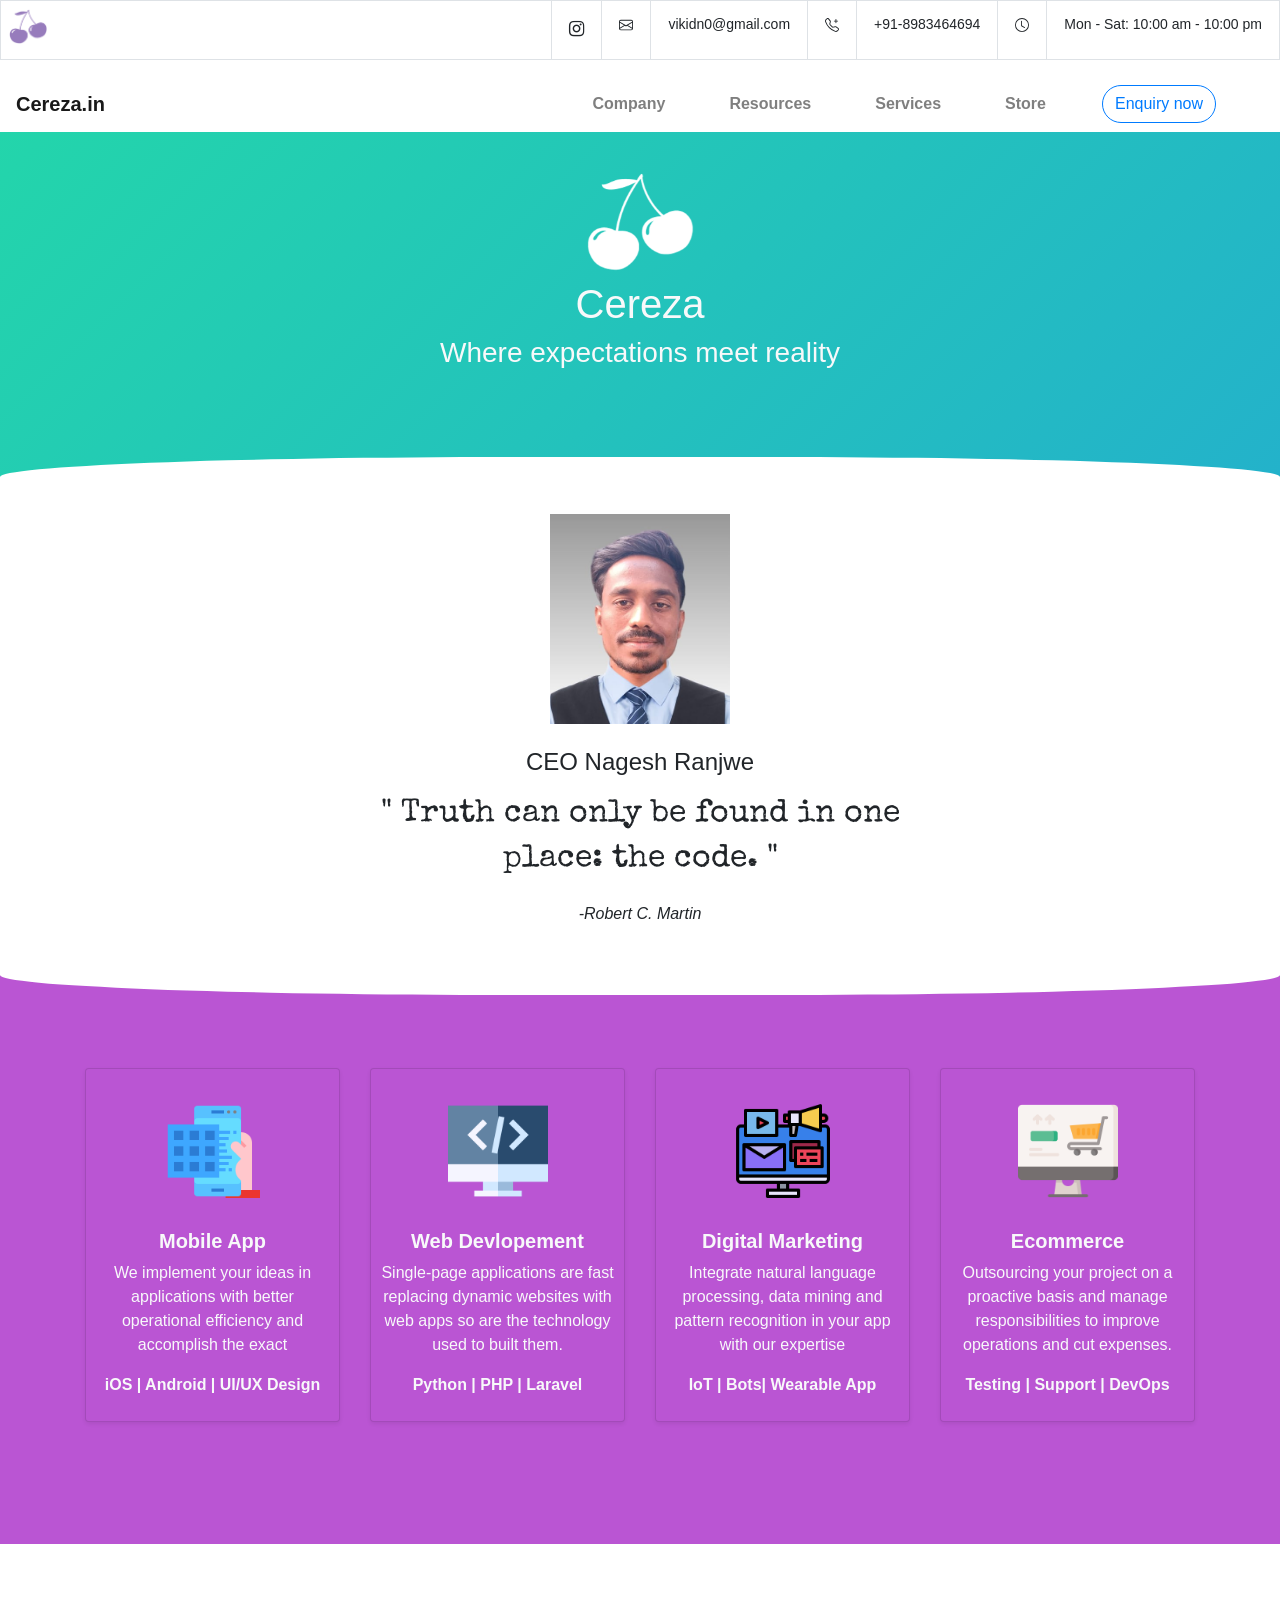
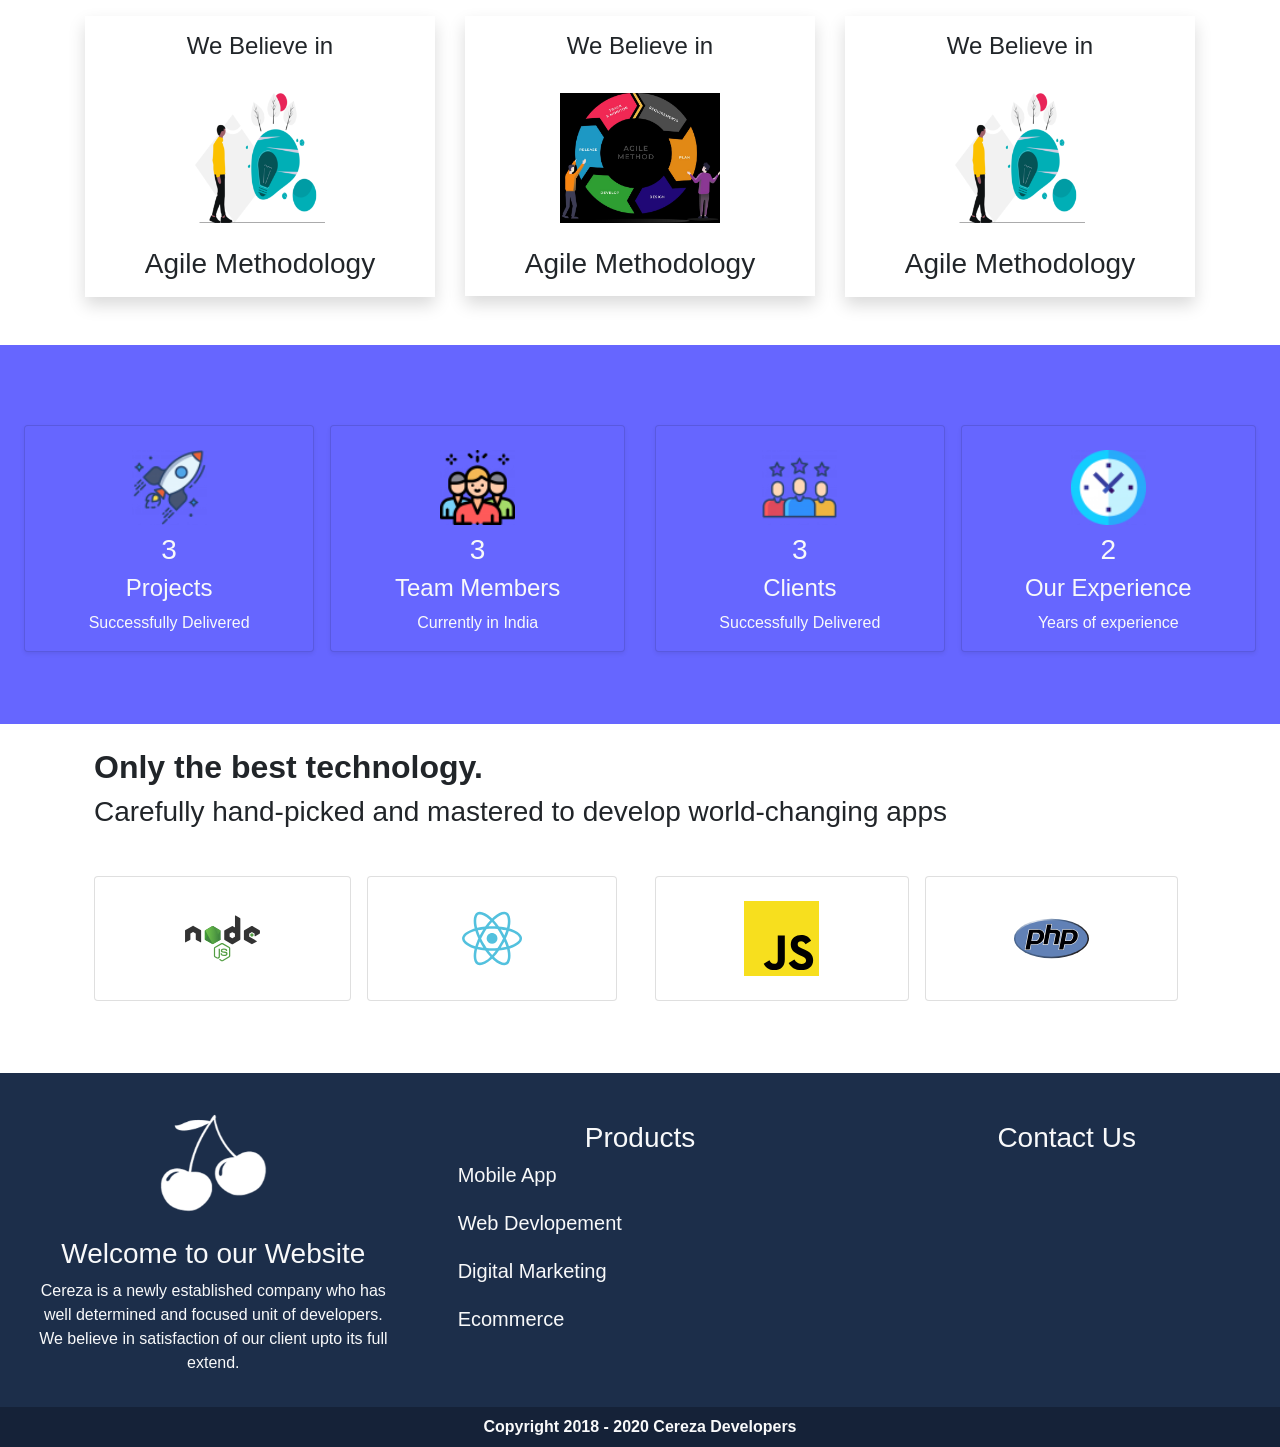
==== commit f26be40b: "Update index.html" ====
--- a/index.html
+++ b/index.html
@@ -97,7 +97,7 @@
 <!-- continer for content stars here -->
 <div class="container-fluid areas p-2"><br><center>
   <img src="ceo.jpeg" alt="CEO" style="width:180px;height:210px;">
-  <br>
+  <br><br>
   <h4>CEO Nagesh Ranjwe </h4>
   
   <blockquote><b>"</b> Truth can only be found in one place: the code. <b>"</b></blockquote>
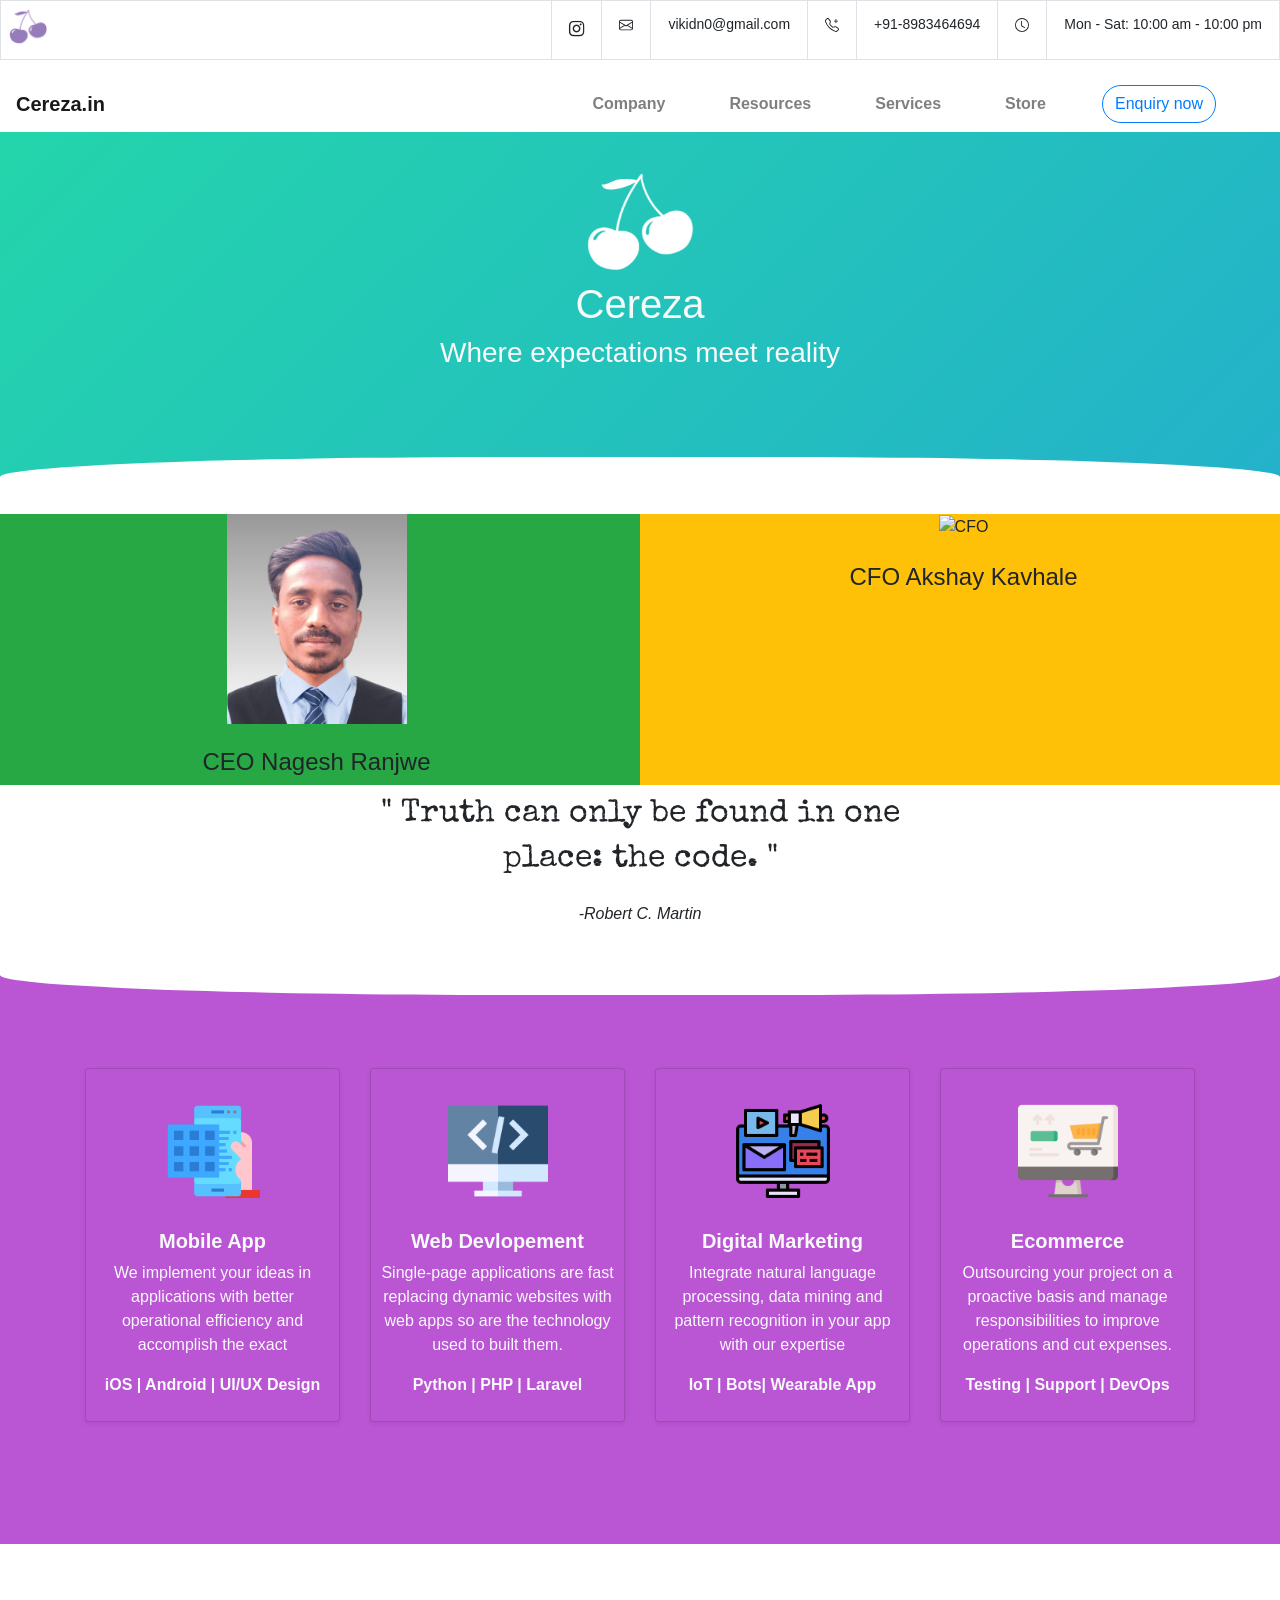
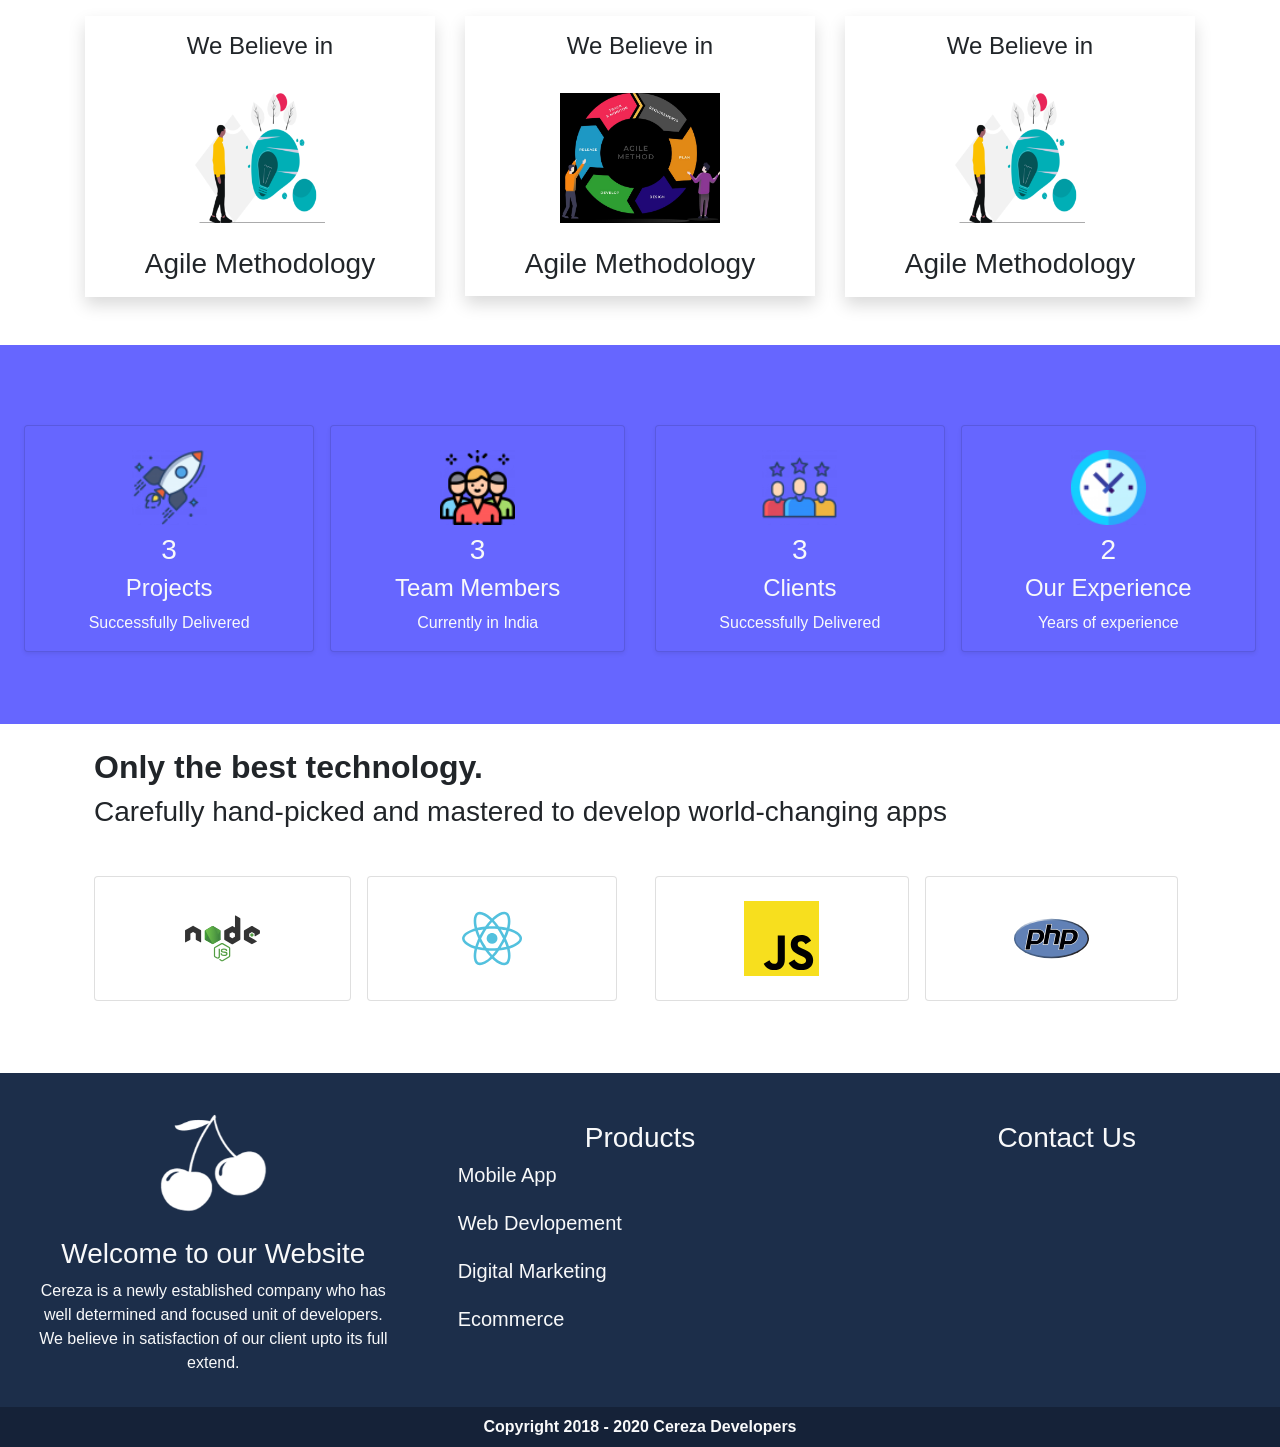
==== commit ad34d097: "Update index.html" ====
--- a/index.html
+++ b/index.html
@@ -95,10 +95,21 @@
 </div>
 <!-- slider ends here -->
 <!-- continer for content stars here -->
-<div class="container-fluid areas p-2"><br><center>
-  <img src="ceo.jpeg" alt="CEO" style="width:180px;height:210px;">
-  <br><br>
-  <h4>CEO Nagesh Ranjwe </h4>
+<div class="container-fluid areas p-2"><br>
+  <div class="row">
+      <div class="col-sm-6 bg-success">
+        <img src="ceo.jpeg" alt="CEO" style="width:180px;height:210px;">
+        <br><br>
+        <h4>CEO Nagesh Ranjwe </h4>
+      </div>
+      <div class="col-sm-6 bg-warning">
+         <img src="cfo.jpeg" alt="CFO" style="width:180px;height:210px;">
+        <br><br>
+        <h4>CFO Akshay Kavhale</h4>    
+      </div>
+    </div>
+  <center>
+  
   
   <blockquote><b>"</b> Truth can only be found in one place: the code. <b>"</b></blockquote>
 <cite>-Robert C. Martin</cite></center>
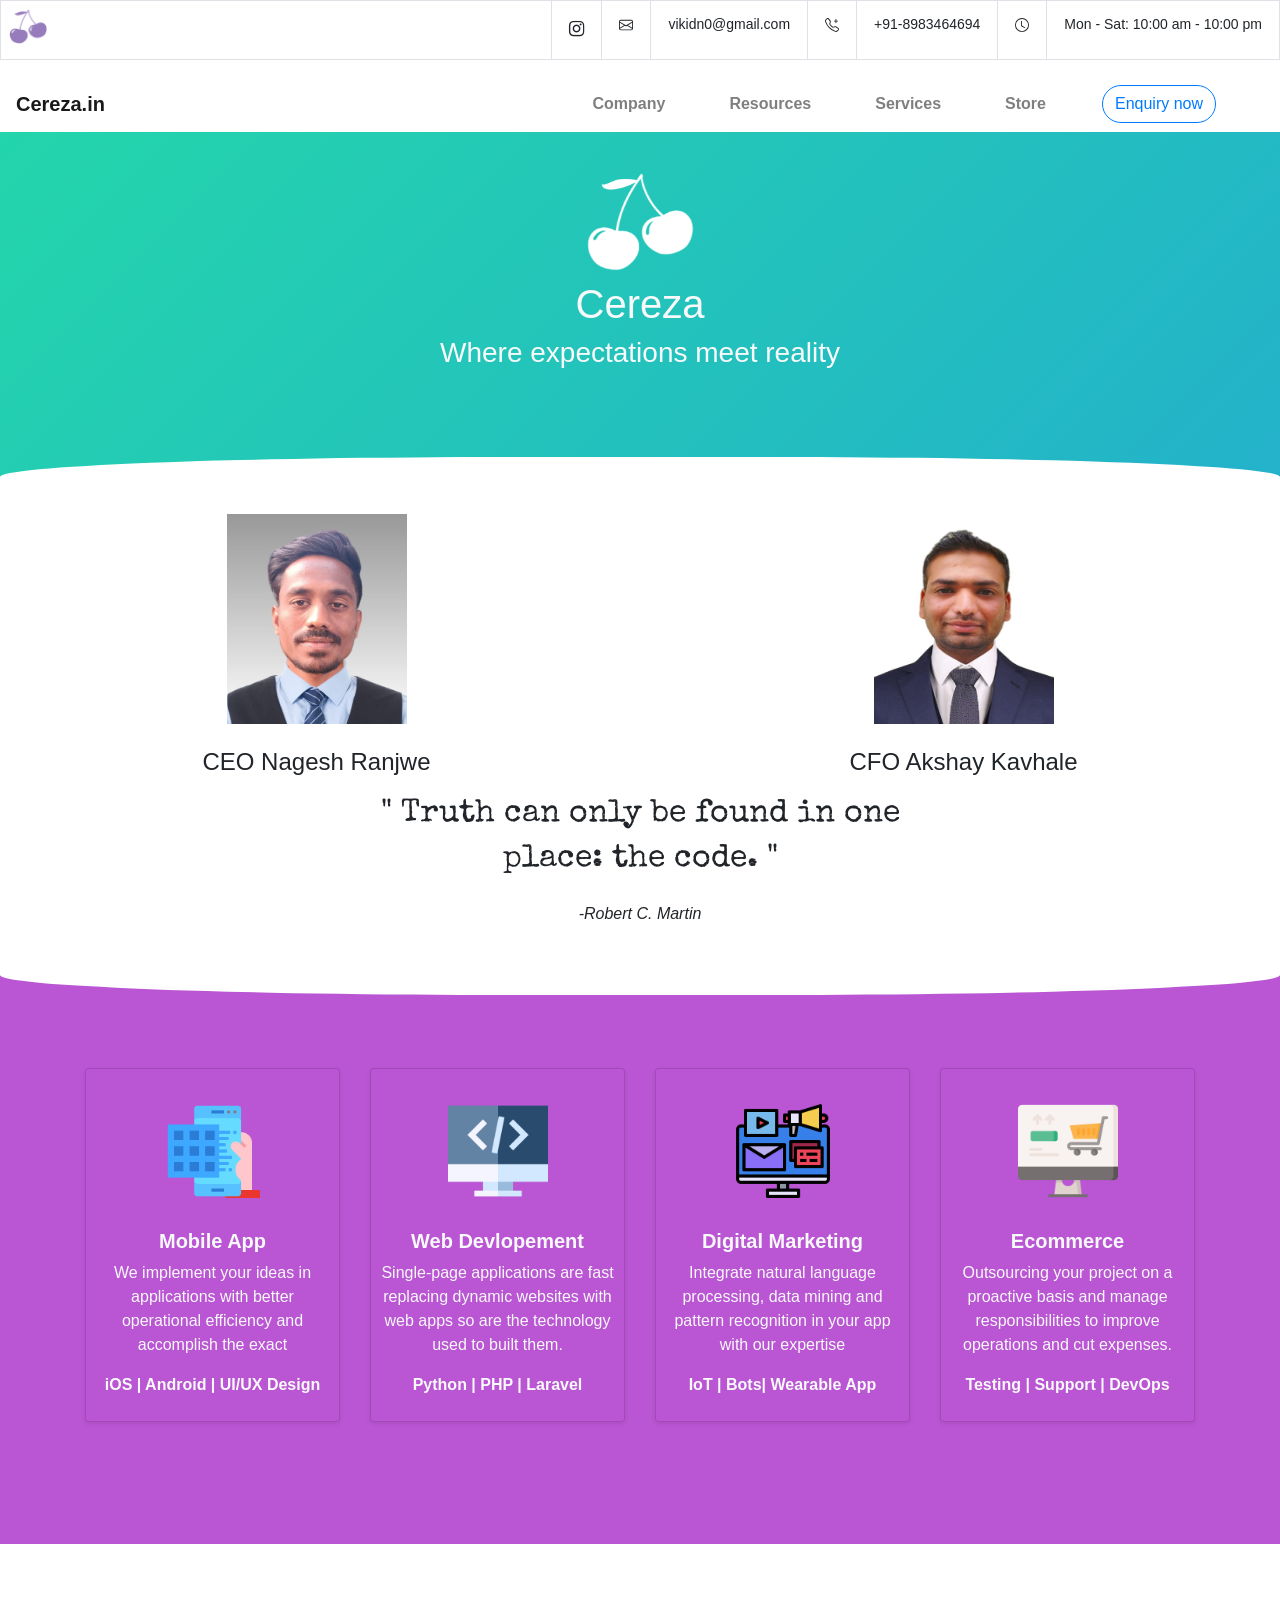
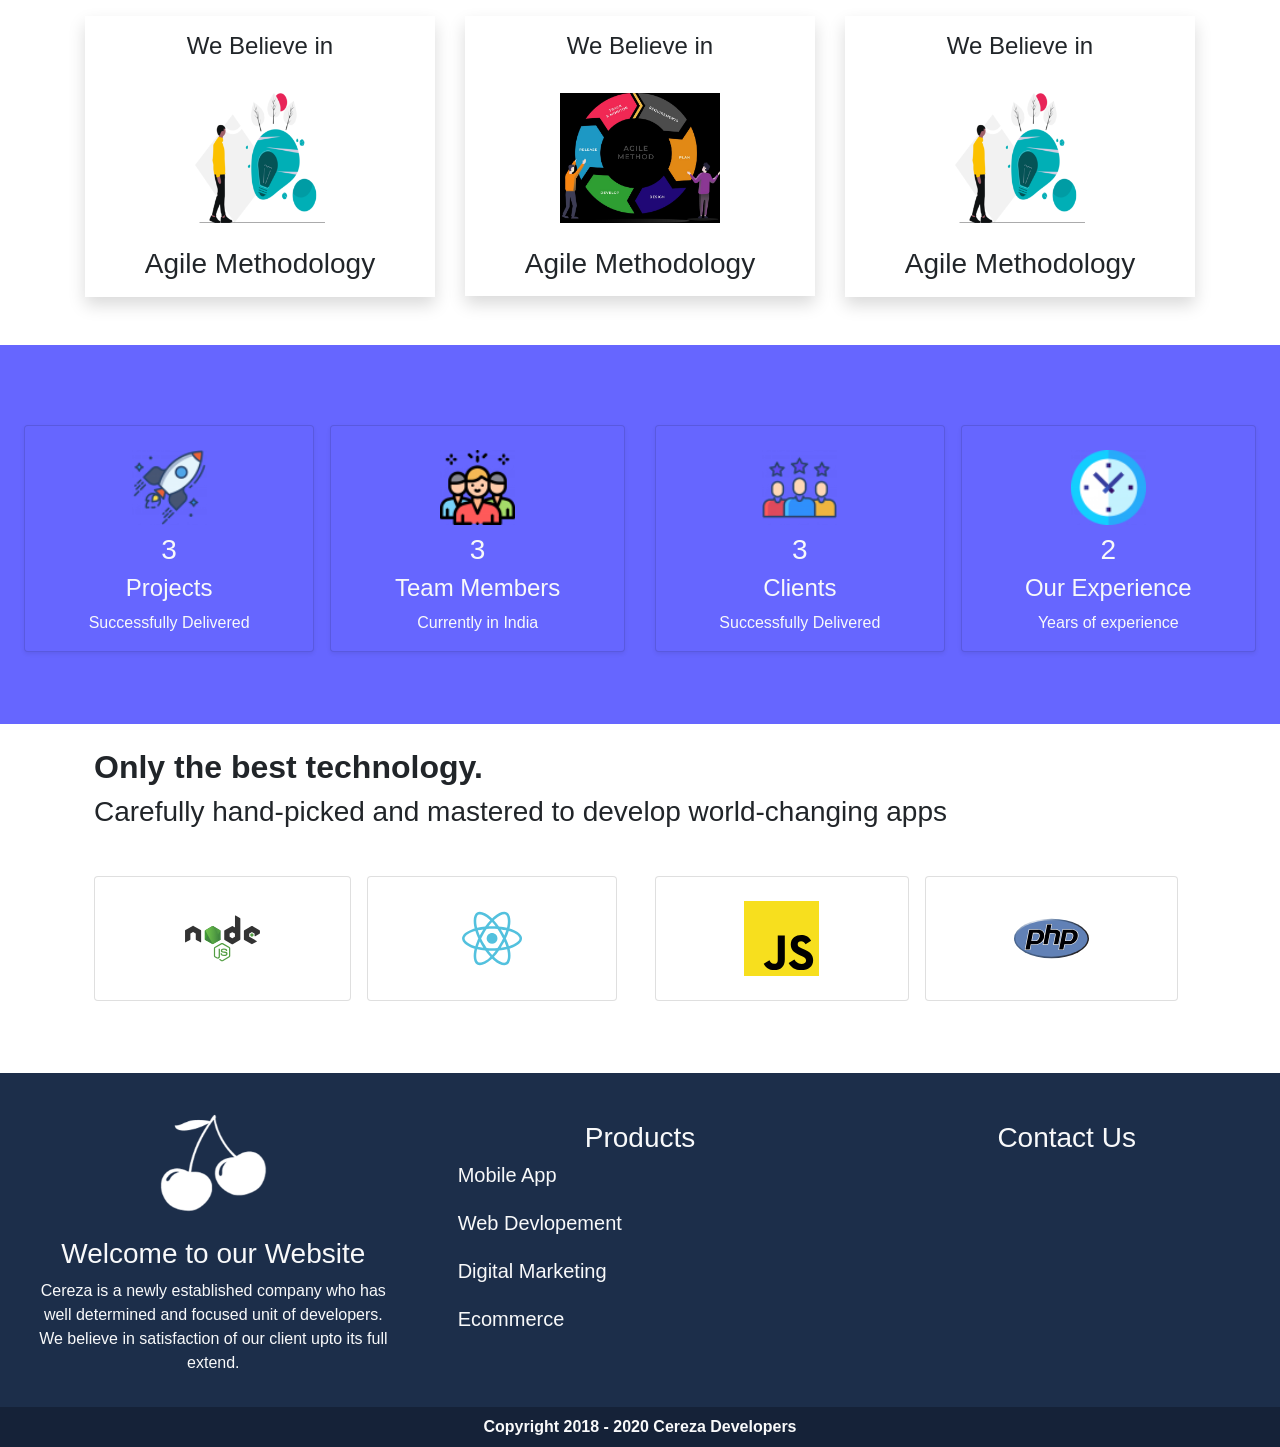
==== commit a34bedce: "Update index.html" ====
--- a/index.html
+++ b/index.html
@@ -97,13 +97,13 @@
 <!-- continer for content stars here -->
 <div class="container-fluid areas p-2"><br>
   <div class="row">
-      <div class="col-sm-6 bg-success">
+      <div class="col-sm-6">
         <img src="ceo.jpeg" alt="CEO" style="width:180px;height:210px;">
         <br><br>
         <h4>CEO Nagesh Ranjwe </h4>
       </div>
-      <div class="col-sm-6 bg-warning">
-         <img src="cfo.jpeg" alt="CFO" style="width:180px;height:210px;">
+      <div class="col-sm-6">
+         <img src="akshay.jpeg" alt="CFO" style="width:180px;height:210px;">
         <br><br>
         <h4>CFO Akshay Kavhale</h4>    
       </div>
